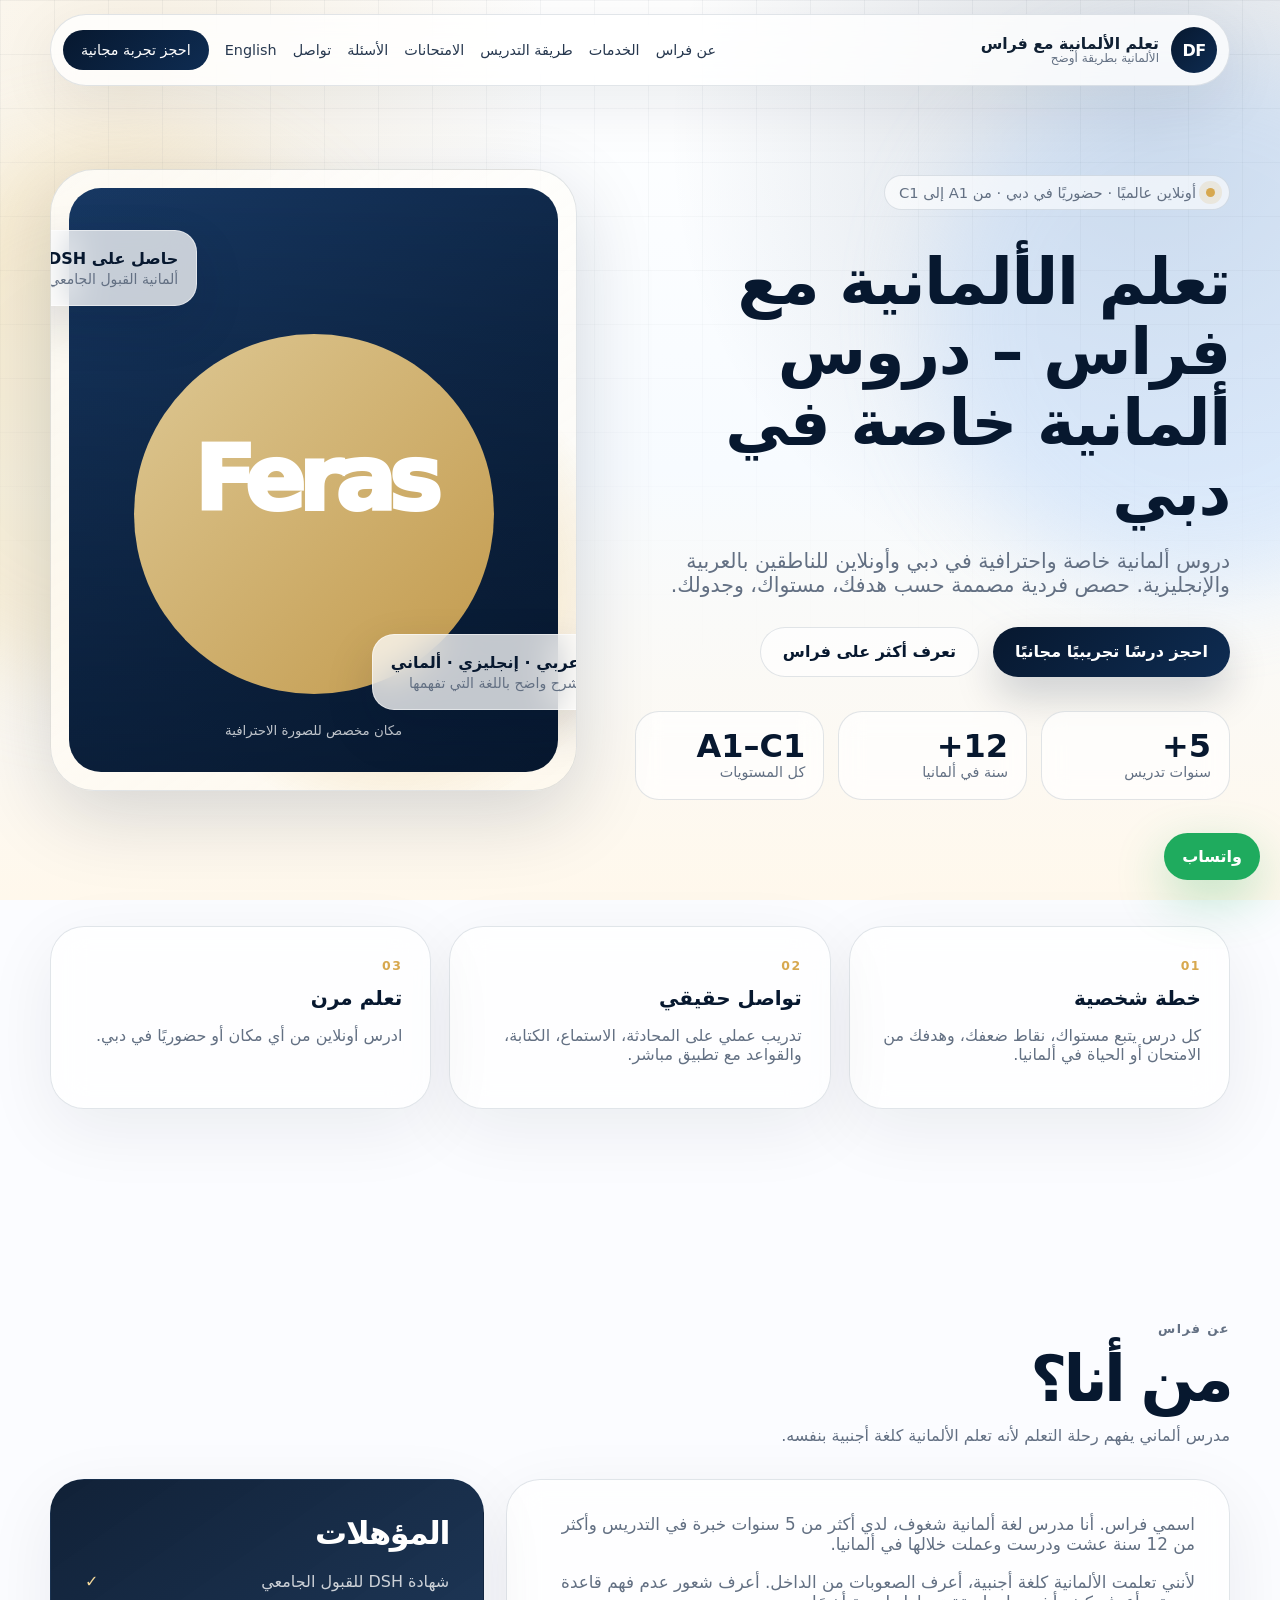
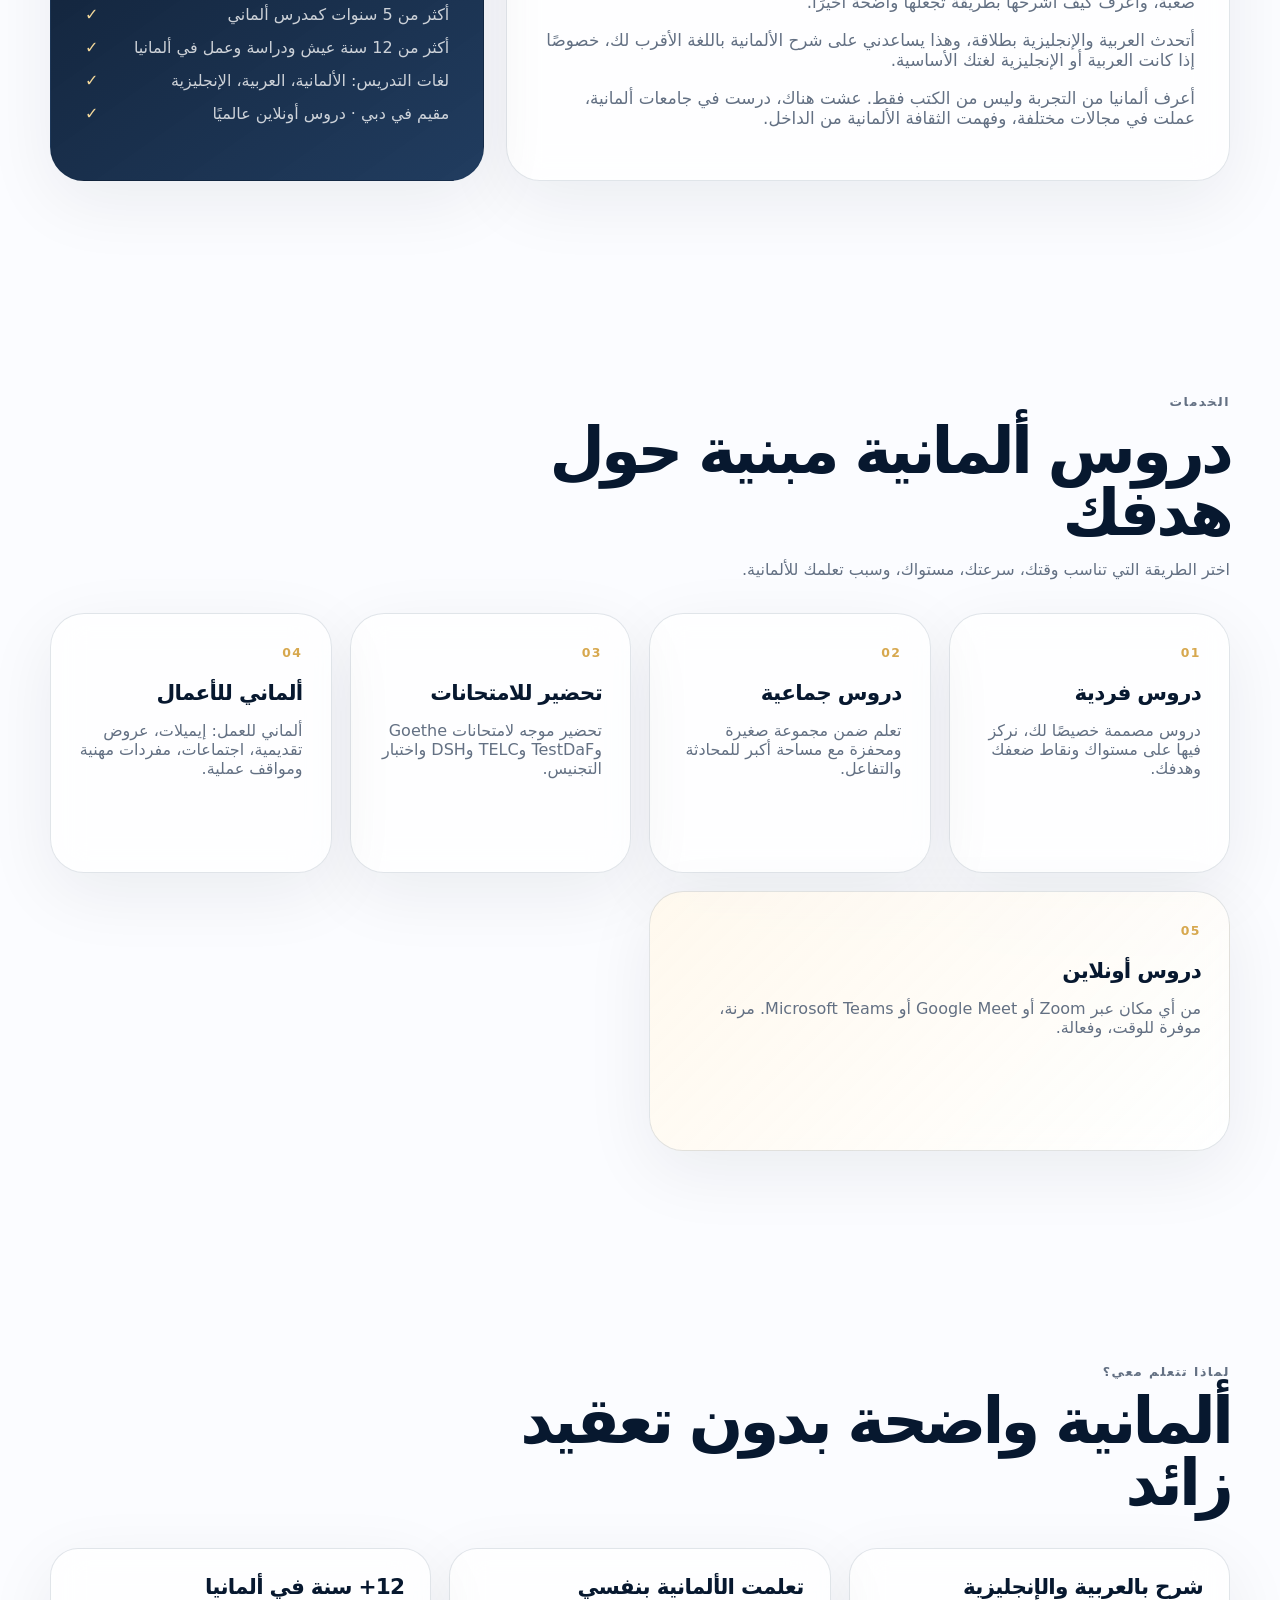
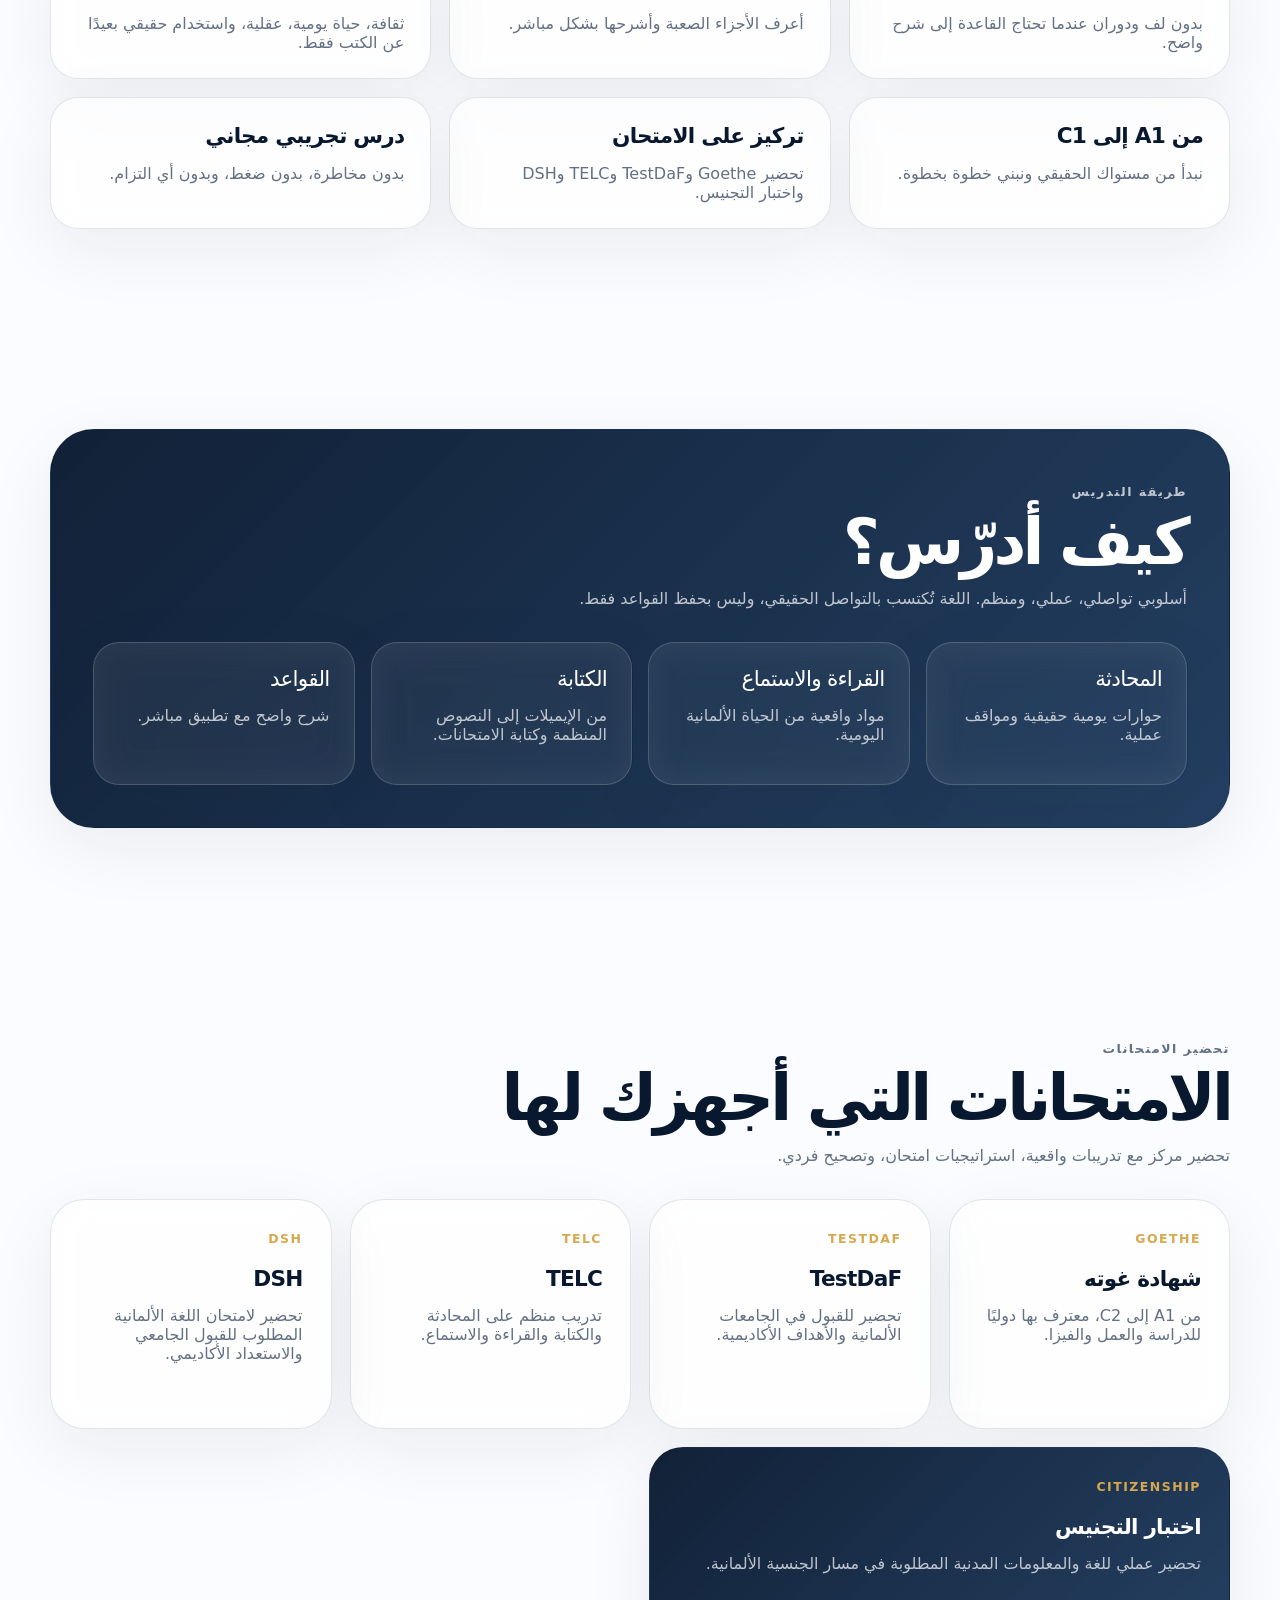
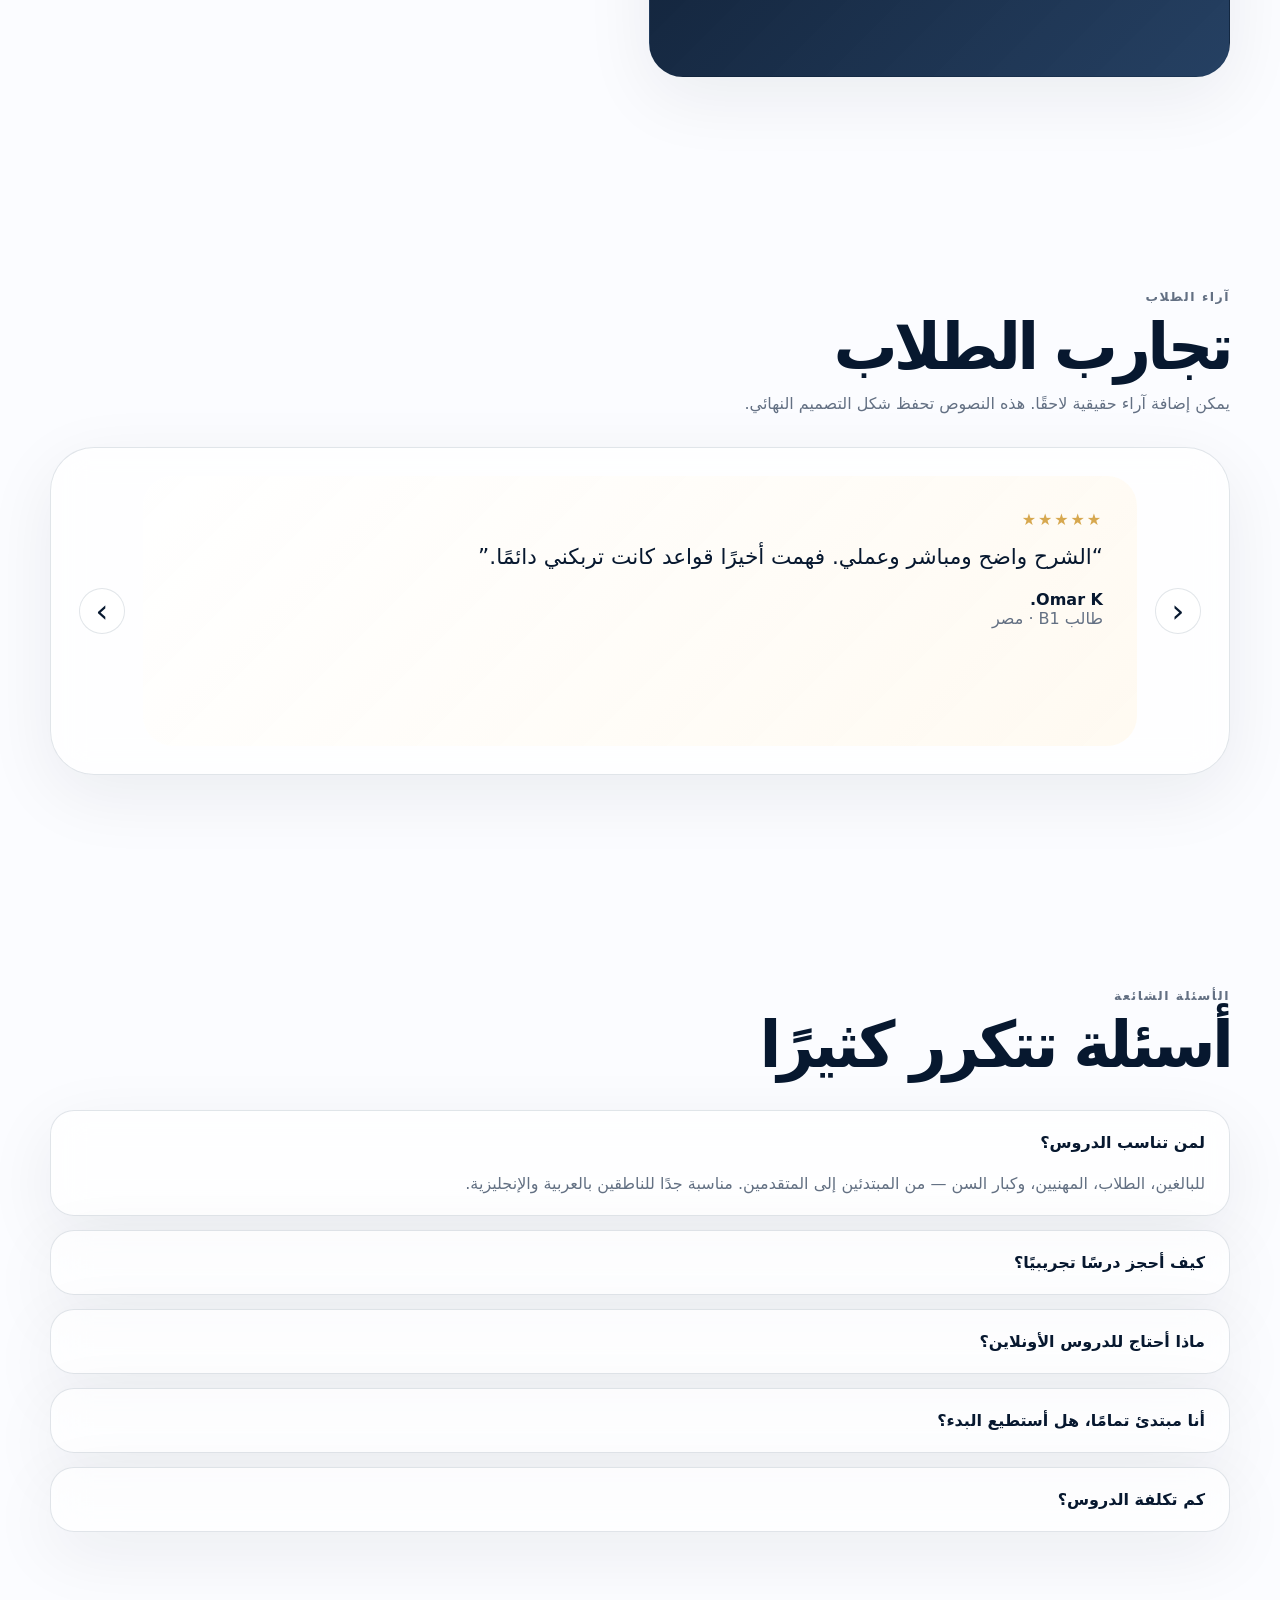
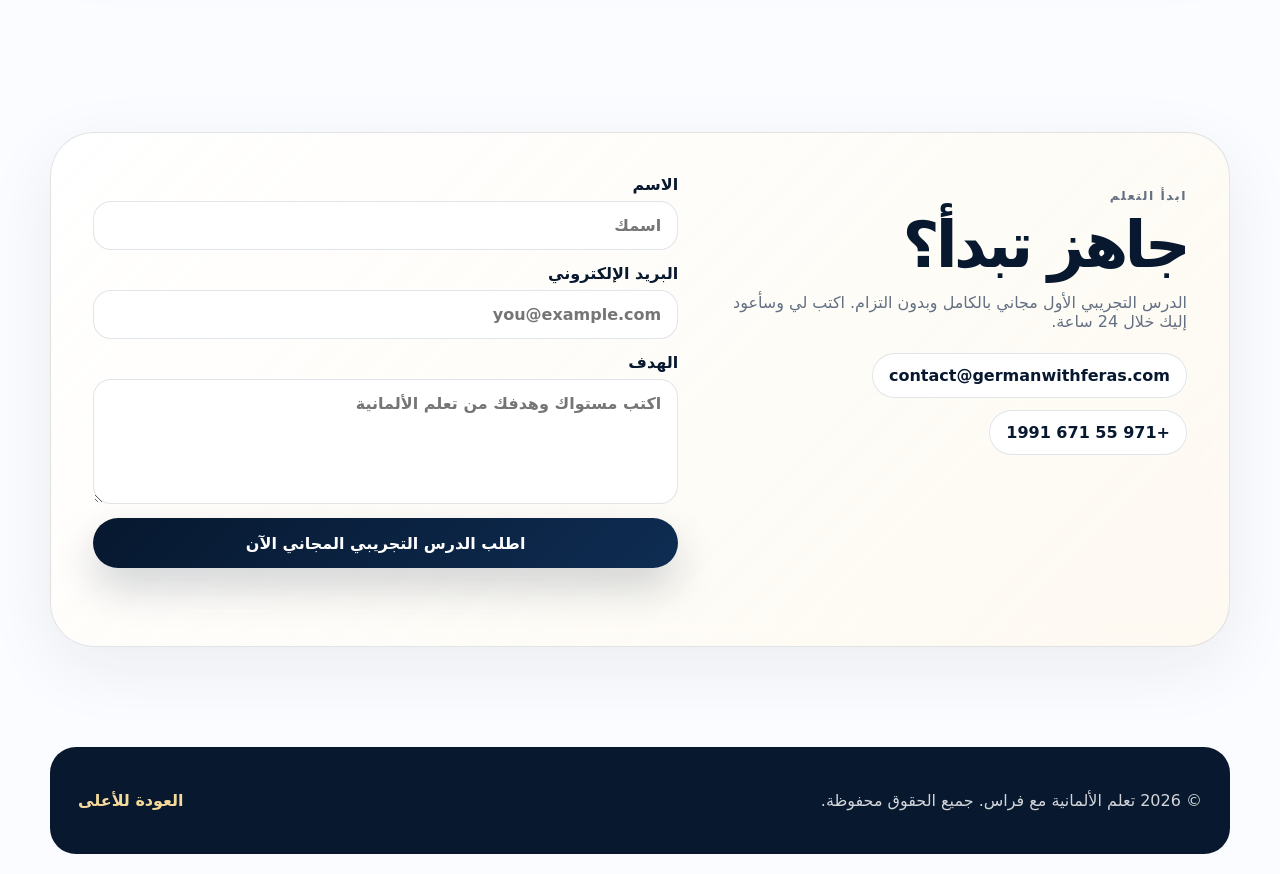
==== ar/index.html @ 23a93370 "Create index.html" ====
<!doctype html>
<html lang="ar" dir="rtl">
<head>
  <meta charset="utf-8" />
  <meta name="viewport" content="width=device-width, initial-scale=1" />
  <title>تعلم الألمانية مع فراس | مدرس ألماني خاص في دبي</title>
  <link rel="canonical" href="https://germanwithfiras.com/ar/" />
  <link rel="alternate" hreflang="en" href="https://germanwithfiras.com/" />
  <link rel="alternate" hreflang="ar" href="https://germanwithfiras.com/ar/" />
  <link rel="alternate" hreflang="x-default" href="https://germanwithfiras.com/" />
  <meta name="description" content="دروس ألمانية احترافية للناطقين بالعربية والإنجليزية. أونلاين من أي مكان وحضوريًا في دبي، من مستوى A1 إلى C1." />
  <meta name="theme-color" content="#081b33" />
  <link rel="icon" href="../assets/favicon.svg" type="image/svg+xml" />
  <link rel="stylesheet" href="../css/style.css" />
</head>

<body>
  <div class="site-bg" aria-hidden="true">
    <span class="orb orb-one"></span>
    <span class="orb orb-two"></span>
    <span class="grid-glow"></span>
  </div>

  <header class="site-header" data-header>
    <a class="brand" href="#top" aria-label="الصفحة الرئيسية لتعلم الألمانية مع فراس">
      <span class="brand-mark">DF</span>
      <span class="brand-copy">
        <strong>تعلم الألمانية مع فراس</strong>
        <small>الألمانية بطريقة أوضح</small>
      </span>
    </a>

    <button class="nav-toggle" data-nav-toggle aria-label="فتح القائمة" aria-expanded="false">
      <span></span><span></span><span></span>
    </button>

    <nav class="main-nav" data-nav>
      <a href="#about">عن فراس</a>
      <a href="#services">الخدمات</a>
      <a href="#method">طريقة التدريس</a>
      <a href="#exams">الامتحانات</a>
      <a href="#faq">الأسئلة</a>
      <a href="#contact">تواصل</a>
      <a href="/" hreflang="en">English</a>
      <a class="nav-cta" href="#contact">احجز تجربة مجانية</a>
    </nav>
  </header>

  <main id="top">
    <section class="hero section" aria-labelledby="hero-title">
      <div class="hero-copy reveal">
        <p class="eyebrow"><span></span>أونلاين عالميًا · حضوريًا في دبي · من A1 إلى C1</p>
        <h1 id="hero-title">تعلم الألمانية مع فراس – دروس ألمانية خاصة في دبي</h1>
        <p class="hero-lead">دروس ألمانية خاصة واحترافية في دبي وأونلاين للناطقين بالعربية والإنجليزية. حصص فردية مصممة حسب هدفك، مستواك، وجدولك.</p>
        <div class="hero-actions">
          <a class="btn btn-primary" href="#contact">احجز درسًا تجريبيًا مجانيًا</a>
          <a class="btn btn-ghost" href="#about">تعرف أكثر على فراس</a>
        </div>
        <div class="hero-stats" aria-label="أبرز الخبرات التعليمية">
          <article><strong data-count="5">0</strong><span>سنوات تدريس</span></article>
          <article><strong data-count="12">0</strong><span>سنة في ألمانيا</span></article>
          <article><strong>A1–C1</strong><span>كل المستويات</span></article>
        </div>
      </div>

      <div class="hero-visual reveal reveal-delay">
        <div class="portrait-card">
          <div class="portrait-placeholder"><span>Feras</span><small>مكان مخصص للصورة الاحترافية</small></div>
          <div class="floating-card card-top"><strong>حاصل على DSH</strong><span>ألمانية القبول الجامعي</span></div>
          <div class="floating-card card-bottom"><strong>عربي · إنجليزي · ألماني</strong><span>شرح واضح باللغة التي تفهمها</span></div>
        </div>
      </div>
    </section>

    <section class="section intro-strip reveal" aria-label="فوائد الدروس">
      <div><span>01</span><strong>خطة شخصية</strong><p>كل درس يتبع مستواك، نقاط ضعفك، وهدفك من الامتحان أو الحياة في ألمانيا.</p></div>
      <div><span>02</span><strong>تواصل حقيقي</strong><p>تدريب عملي على المحادثة، الاستماع، الكتابة، والقواعد مع تطبيق مباشر.</p></div>
      <div><span>03</span><strong>تعلم مرن</strong><p>ادرس أونلاين من أي مكان أو حضوريًا في دبي.</p></div>
    </section>

    <section id="about" class="section about-section">
      <div class="section-head reveal">
        <p class="section-kicker">عن فراس</p>
        <h2>من أنا؟</h2>
        <p>مدرس ألماني يفهم رحلة التعلم لأنه تعلم الألمانية كلغة أجنبية بنفسه.</p>
      </div>
      <div class="about-grid">
        <article class="about-copy reveal">
          <p>اسمي فراس. أنا مدرس لغة ألمانية شغوف، لدي أكثر من 5 سنوات خبرة في التدريس وأكثر من 12 سنة عشت ودرست وعملت خلالها في ألمانيا.</p>
          <p>لأنني تعلمت الألمانية كلغة أجنبية، أعرف الصعوبات من الداخل. أعرف شعور عدم فهم قاعدة صعبة، وأعرف كيف أشرحها بطريقة تجعلها واضحة أخيرًا.</p>
          <p>أتحدث العربية والإنجليزية بطلاقة، وهذا يساعدني على شرح الألمانية باللغة الأقرب لك، خصوصًا إذا كانت العربية أو الإنجليزية لغتك الأساسية.</p>
          <p>أعرف ألمانيا من التجربة وليس من الكتب فقط. عشت هناك، درست في جامعات ألمانية، عملت في مجالات مختلفة، وفهمت الثقافة الألمانية من الداخل.</p>
        </article>
        <aside class="qualification-card reveal reveal-delay">
          <h3>المؤهلات</h3>
          <ul>
            <li>شهادة DSH للقبول الجامعي</li>
            <li>أكثر من 5 سنوات كمدرس ألماني</li>
            <li>أكثر من 12 سنة عيش ودراسة وعمل في ألمانيا</li>
            <li>لغات التدريس: الألمانية، العربية، الإنجليزية</li>
            <li>مقيم في دبي · دروس أونلاين عالميًا</li>
          </ul>
        </aside>
      </div>
    </section>

    <section id="services" class="section services-section">
      <div class="section-head reveal">
        <p class="section-kicker">الخدمات</p>
        <h2>دروس ألمانية مبنية حول هدفك</h2>
        <p>اختر الطريقة التي تناسب وقتك، سرعتك، مستواك، وسبب تعلمك للألمانية.</p>
      </div>
      <div class="services-grid">
        <article class="service-card reveal"><span class="service-icon">01</span><h3>دروس فردية</h3><p>دروس مصممة خصيصًا لك، نركز فيها على مستواك ونقاط ضعفك وهدفك.</p></article>
        <article class="service-card reveal"><span class="service-icon">02</span><h3>دروس جماعية</h3><p>تعلم ضمن مجموعة صغيرة ومحفزة مع مساحة أكبر للمحادثة والتفاعل.</p></article>
        <article class="service-card reveal"><span class="service-icon">03</span><h3>تحضير للامتحانات</h3><p>تحضير موجه لامتحانات Goethe وTestDaF وTELC وDSH واختبار التجنيس.</p></article>
        <article class="service-card reveal"><span class="service-icon">04</span><h3>ألماني للأعمال</h3><p>ألماني للعمل: إيميلات، عروض تقديمية، اجتماعات، مفردات مهنية ومواقف عملية.</p></article>
        <article class="service-card service-card-wide reveal"><span class="service-icon">05</span><h3>دروس أونلاين</h3><p>من أي مكان عبر Zoom أو Google Meet أو Microsoft Teams. مرنة، موفرة للوقت، وفعالة.</p></article>
      </div>
    </section>

    <section id="why" class="section why-section">
      <div class="section-head reveal"><p class="section-kicker">لماذا تتعلم معي؟</p><h2>ألمانية واضحة بدون تعقيد زائد</h2></div>
      <div class="why-grid">
        <div class="why-card reveal"><strong>شرح بالعربية والإنجليزية</strong><p>بدون لف ودوران عندما تحتاج القاعدة إلى شرح واضح.</p></div>
        <div class="why-card reveal"><strong>تعلمت الألمانية بنفسي</strong><p>أعرف الأجزاء الصعبة وأشرحها بشكل مباشر.</p></div>
        <div class="why-card reveal"><strong>12+ سنة في ألمانيا</strong><p>ثقافة، حياة يومية، عقلية، واستخدام حقيقي بعيدًا عن الكتب فقط.</p></div>
        <div class="why-card reveal"><strong>من A1 إلى C1</strong><p>نبدأ من مستواك الحقيقي ونبني خطوة بخطوة.</p></div>
        <div class="why-card reveal"><strong>تركيز على الامتحان</strong><p>تحضير Goethe وTestDaF وTELC وDSH واختبار التجنيس.</p></div>
        <div class="why-card reveal"><strong>درس تجريبي مجاني</strong><p>بدون مخاطرة، بدون ضغط، وبدون أي التزام.</p></div>
      </div>
    </section>

    <section id="method" class="section method-section">
      <div class="method-shell">
        <div class="section-head reveal">
          <p class="section-kicker">طريقة التدريس</p>
          <h2>كيف أدرّس؟</h2>
          <p>أسلوبي تواصلي، عملي، ومنظم. اللغة تُكتسب بالتواصل الحقيقي، وليس بحفظ القواعد فقط.</p>
        </div>
        <div class="method-pillars">
          <article class="pillar-card reveal"><span>المحادثة</span><p>حوارات يومية حقيقية ومواقف عملية.</p></article>
          <article class="pillar-card reveal"><span>القراءة والاستماع</span><p>مواد واقعية من الحياة الألمانية اليومية.</p></article>
          <article class="pillar-card reveal"><span>الكتابة</span><p>من الإيميلات إلى النصوص المنظمة وكتابة الامتحانات.</p></article>
          <article class="pillar-card reveal"><span>القواعد</span><p>شرح واضح مع تطبيق مباشر.</p></article>
        </div>
      </div>
    </section>

    <section id="exams" class="section exams-section">
      <div class="section-head reveal">
        <p class="section-kicker">تحضير الامتحانات</p>
        <h2>الامتحانات التي أجهزك لها</h2>
        <p>تحضير مركز مع تدريبات واقعية، استراتيجيات امتحان، وتصحيح فردي.</p>
      </div>
      <div class="exam-grid">
        <article class="exam-card reveal"><span>Goethe</span><h3>شهادة غوته</h3><p>من A1 إلى C2، معترف بها دوليًا للدراسة والعمل والفيزا.</p></article>
        <article class="exam-card reveal"><span>TestDaF</span><h3>TestDaF</h3><p>تحضير للقبول في الجامعات الألمانية والأهداف الأكاديمية.</p></article>
        <article class="exam-card reveal"><span>TELC</span><h3>TELC</h3><p>تدريب منظم على المحادثة والكتابة والقراءة والاستماع.</p></article>
        <article class="exam-card reveal"><span>DSH</span><h3>DSH</h3><p>تحضير لامتحان اللغة الألمانية المطلوب للقبول الجامعي والاستعداد الأكاديمي.</p></article>
        <article class="exam-card exam-wide reveal"><span>Citizenship</span><h3>اختبار التجنيس</h3><p>تحضير عملي للغة والمعلومات المدنية المطلوبة في مسار الجنسية الألمانية.</p></article>
      </div>
    </section>

    <section class="section testimonials-section">
      <div class="section-head reveal">
        <p class="section-kicker">آراء الطلاب</p>
        <h2>تجارب الطلاب</h2>
        <p>يمكن إضافة آراء حقيقية لاحقًا. هذه النصوص تحفظ شكل التصميم النهائي.</p>
      </div>
      <div class="testimonial-shell reveal">
        <button class="slider-btn" data-prev aria-label="الرأي السابق">‹</button>
        <div class="testimonial-track" data-testimonials>
          <article class="testimonial-card is-active">
            <div class="stars">★★★★★</div>
            <p>“الشرح واضح ومباشر وعملي. فهمت أخيرًا قواعد كانت تربكني دائمًا.”</p>
            <strong>Omar K.</strong><span>طالب B1 · مصر</span>
          </article>
          <article class="testimonial-card">
            <div class="stars">★★★★★</div>
            <p>“الدروس ساعدتني أحكي بثقة أكبر وأستعد لمواقف الحياة اليومية في ألمانيا.”</p>
            <strong>Lina A.</strong><span>طالبة A2 · الإمارات</span>
          </article>
          <article class="testimonial-card">
            <div class="stars">★★★★★</div>
            <p>“فراس يشرح الألمانية بالعربية والإنجليزية عند الحاجة، وهذا يجعل المواضيع الصعبة أسهل بكثير.”</p>
            <strong>Samir H.</strong><span>طالب B2 · سوريا</span>
          </article>
        </div>
        <button class="slider-btn" data-next aria-label="الرأي التالي">›</button>
      </div>
    </section>

    <section id="faq" class="section faq-section">
      <div class="section-head reveal">
        <p class="section-kicker">الأسئلة الشائعة</p>
        <h2>أسئلة تتكرر كثيرًا</h2>
      </div>
      <div class="faq-list reveal">
        <details open>
          <summary>لمن تناسب الدروس؟</summary>
          <p>للبالغين، الطلاب، المهنيين، وكبار السن — من المبتدئين إلى المتقدمين. مناسبة جدًا للناطقين بالعربية والإنجليزية.</p>
        </details>
        <details>
          <summary>كيف أحجز درسًا تجريبيًا؟</summary>
          <p>اكتب عبر واتساب أو املأ نموذج التواصل، وسيتم الرد عليك خلال 24 ساعة.</p>
        </details>
        <details>
          <summary>ماذا أحتاج للدروس الأونلاين؟</summary>
          <p>اتصال إنترنت مستقر وجهاز مثل كمبيوتر أو تابلت أو هاتف. يمكن إجراء الدروس عبر Zoom أو Google Meet أو Teams.</p>
        </details>
        <details>
          <summary>أنا مبتدئ تمامًا، هل أستطيع البدء؟</summary>
          <p>نعم. يمكننا البدء من الصفر، ولا تحتاج لأي معرفة سابقة، فقط الجدية والرغبة بالتعلم.</p>
        </details>
        <details>
          <summary>كم تكلفة الدروس؟</summary>
          <p>السعر يعتمد على نوع الدروس، فردية أو جماعية، وعدد الحصص. تواصل للحصول على عرض مناسب لك.</p>
        </details>
      </div>
    </section>

    <section id="contact" class="section contact-section">
      <div class="contact-card reveal">
        <div>
          <p class="section-kicker">ابدأ التعلم</p>
          <h2>جاهز تبدأ؟</h2>
          <p>الدرس التجريبي الأول مجاني بالكامل وبدون التزام. اكتب لي وسأعود إليك خلال 24 ساعة.</p>
          <div class="contact-options">
            <a href="mailto:contact@germanwithferas.com">contact@germanwithferas.com</a>
            <a href="https://wa.me/971556711991?text=Hello%20Feras!%20I%20am%20interested%20in%20German%20lessons." target="_blank" rel="noopener">+971 55 671 1991</a>
          </div>
        </div>
        <form class="contact-form" data-contact-form>
          <label>الاسم<input name="name" required placeholder="اسمك"></label>
          <label>البريد الإلكتروني<input name="email" type="email" required placeholder="you@example.com"></label>
          <label>الهدف<textarea name="message" rows="5" required placeholder="اكتب مستواك وهدفك من تعلم الألمانية"></textarea></label>
          <button class="btn btn-primary" type="submit">اطلب الدرس التجريبي المجاني الآن</button>
          <p class="form-note" data-form-note></p>
        </form>
      </div>
    </section>
  </main>

  <footer class="site-footer">
    <p>© <span data-year></span> تعلم الألمانية مع فراس. جميع الحقوق محفوظة.</p>
    <a href="#top">العودة للأعلى</a>
  </footer>

  <a class="whatsapp-float" href="https://wa.me/971556711991?text=Hello%20Feras!%20I%20am%20interested%20in%20German%20lessons." aria-label="تواصل عبر واتساب" target="_blank" rel="noopener">واتساب</a>
  <script src="../js/app.js"></script>
</body>
</html>
---- css/style.css ----
:root {
  --navy: #07182f; --navy-2: #0e2c52; --gold: #d7a84f; --gold-2: #f4d99b;
  --cream: #fff8ec; --white: #ffffff; --muted: #637083; --text: #102033;
  --line: rgba(13, 43, 79, .12); --shadow: 0 24px 80px rgba(7, 24, 47, .16);
  --radius-lg: 34px; --container: 1180px; --ease: cubic-bezier(.2,.8,.2,1);
}
*{box-sizing:border-box} html{scroll-behavior:smooth} body{margin:0;font-family:Inter,ui-sans-serif,system-ui,-apple-system,BlinkMacSystemFont,"Segoe UI",Arial,sans-serif;color:var(--text);background:#fbfcff;overflow-x:hidden} a{color:inherit;text-decoration:none} button,input,textarea{font:inherit}
.site-bg{position:fixed;inset:0;z-index:-2;background:radial-gradient(circle at 10% 10%,rgba(215,168,79,.16),transparent 30%),radial-gradient(circle at 90% 15%,rgba(14,44,82,.16),transparent 35%),linear-gradient(180deg,#fff 0%,#f7fbff 52%,#fff8ec 100%)}
.orb{position:absolute;width:34rem;height:34rem;border-radius:50%;filter:blur(44px);opacity:.35;animation:floatOrb 11s var(--ease) infinite alternate}.orb-one{left:-10rem;top:9rem;background:#f4d99b}.orb-two{right:-12rem;top:3rem;background:#b7d7ff;animation-delay:-4s}.grid-glow{position:absolute;inset:0;background-image:linear-gradient(rgba(7,24,47,.045) 1px,transparent 1px),linear-gradient(90deg,rgba(7,24,47,.045) 1px,transparent 1px);background-size:54px 54px;mask-image:linear-gradient(to bottom,black,transparent 75%)}
.site-header{position:sticky;top:0;z-index:30;width:min(calc(100% - 28px),var(--container));margin:14px auto 0;padding:12px;display:flex;align-items:center;justify-content:space-between;border:1px solid var(--line);border-radius:999px;background:rgba(255,255,255,.78);backdrop-filter:blur(18px);box-shadow:0 18px 60px rgba(7,24,47,.08);transition:.3s var(--ease)}.site-header.is-scrolled{background:rgba(255,255,255,.92);box-shadow:0 18px 70px rgba(7,24,47,.14)}
.brand{display:flex;align-items:center;gap:12px}.brand-mark{width:46px;height:46px;border-radius:50%;display:grid;place-items:center;color:#fff;font-weight:900;letter-spacing:-.04em;background:linear-gradient(135deg,var(--navy),var(--navy-2))}.brand-copy{display:grid;line-height:1.1}.brand-copy strong{font-size:.98rem}.brand-copy small{color:var(--muted);font-size:.75rem}
.main-nav{display:flex;align-items:center;gap:16px;font-size:.9rem;color:#27384f}.main-nav a{transition:.25s var(--ease)}.main-nav a:hover{color:var(--gold);transform:translateY(-1px)}.nav-cta{padding:12px 18px;border-radius:999px;color:#fff!important;background:linear-gradient(135deg,var(--navy),var(--navy-2))}.nav-toggle{display:none;background:transparent;border:0;width:44px;height:44px}.nav-toggle span{display:block;width:22px;height:2px;margin:5px auto;background:var(--navy);border-radius:99px;transition:.25s var(--ease)}
.section{width:min(calc(100% - 32px),var(--container));margin:0 auto;padding:100px 0}.hero{min-height:calc(100vh - 80px);display:grid;grid-template-columns:1.06fr .94fr;align-items:center;gap:58px;padding-top:68px}.eyebrow{display:inline-flex;align-items:center;gap:10px;padding:8px 14px;border:1px solid var(--line);border-radius:999px;background:rgba(255,255,255,.62);color:var(--muted);font-size:.92rem}.eyebrow span{width:9px;height:9px;border-radius:50%;background:var(--gold);box-shadow:0 0 0 7px rgba(215,168,79,.16)}
.hero h1{
    max-width: 760px;
    margin: 22px 0 20px;
    font-size: clamp(2.6rem, 5vw, 4.5rem);
    line-height: 1.1;
    letter-spacing: -0.02em;
    font-weight: 700;
    color: var(--navy);
}
.hero-lead{max-width:680px;margin:0 0 30px;color:var(--muted);font-size:clamp(1.06rem,1.7vw,1.28rem)}.hero-actions{display:flex;gap:14px;flex-wrap:wrap}.btn{display:inline-flex;align-items:center;justify-content:center;min-height:50px;padding:14px 22px;border-radius:999px;font-weight:800;transition:.28s var(--ease);border:0;cursor:pointer}.btn:hover{transform:translateY(-3px)}.btn-primary{color:#fff;background:linear-gradient(135deg,var(--navy),var(--navy-2));box-shadow:0 20px 40px rgba(7,24,47,.18)}.btn-ghost{border:1px solid var(--line);background:rgba(255,255,255,.64);color:var(--navy)}
.hero-stats{display:grid;grid-template-columns:repeat(3,minmax(120px,1fr));gap:14px;margin-top:34px;max-width:620px}.hero-stats article{padding:18px;border:1px solid var(--line);border-radius:24px;background:rgba(255,255,255,.68);backdrop-filter:blur(12px)}.hero-stats strong{display:block;color:var(--navy);font-size:2rem;line-height:1}.hero-stats span{color:var(--muted);font-size:.9rem}
.portrait-card{position:relative;min-height:620px;border:1px solid var(--line);border-radius:44px;padding:18px;background:linear-gradient(145deg,rgba(255,255,255,.76),rgba(255,248,236,.58));box-shadow:var(--shadow);overflow:hidden}.portrait-card:before{content:"";position:absolute;inset:15% -10% -20% 20%;background:radial-gradient(circle,rgba(215,168,79,.55),transparent 58%)}.portrait-placeholder{position:relative;min-height:584px;border-radius:32px;display:grid;place-items:center;text-align:center;color:#fff;background:linear-gradient(180deg,rgba(7,24,47,.05),rgba(7,24,47,.56)),linear-gradient(135deg,#183a66,#07182f);overflow:hidden}.portrait-placeholder:after{content:"";position:absolute;width:360px;height:360px;border-radius:50%;bottom:78px;background:linear-gradient(135deg,#f4d99b,#d7a84f);opacity:.9}.portrait-placeholder span{position:relative;z-index:2;font-size:clamp(3rem,7vw,6.5rem);font-weight:950;letter-spacing:-.08em}.portrait-placeholder small{position:absolute;z-index:3;bottom:34px;color:rgba(255,255,255,.74)}
.floating-card{position:absolute;z-index:4;max-width:260px;padding:18px;border:1px solid rgba(255,255,255,.52);border-radius:22px;background:rgba(255,255,255,.76);backdrop-filter:blur(18px);box-shadow:0 20px 50px rgba(7,24,47,.14);animation:floatCard 5s var(--ease) infinite alternate}.floating-card strong{display:block;color:var(--navy)}.floating-card span{display:block;color:var(--muted);font-size:.88rem;margin-top:3px}.card-top{top:60px;left:-22px}.card-bottom{right:-22px;bottom:80px;animation-delay:-2s}
.intro-strip{display:grid;grid-template-columns:repeat(3,1fr);gap:18px;padding-top:20px}.intro-strip div,.about-copy,.qualification-card,.service-card,.why-card,.method-shell,.pillar-card,.exam-card,.testimonial-shell,.faq-list details,.contact-card{border:1px solid var(--line);background:rgba(255,255,255,.70);backdrop-filter:blur(18px);box-shadow:0 20px 70px rgba(7,24,47,.07)}.intro-strip div{padding:28px;border-radius:var(--radius-lg)}
.intro-strip span,.section-kicker,.service-icon,.exam-card span{color:var(--gold);text-transform:uppercase;letter-spacing:.12em;font-weight:900;font-size:.78rem}.intro-strip strong{display:block;margin-top:12px;font-size:1.25rem;color:var(--navy)}.intro-strip p,.section-head p,.about-copy p,.qualification-card li,.service-card p,.why-card p,.pillar-card p,.exam-card p,.testimonial-card span,.faq-list p,.contact-card p{color:var(--muted)}
.section-head{max-width:760px;margin-bottom:34px}.section-head h2,.contact-card h2{margin:8px 0 10px;color:var(--navy);font-size:clamp(2.2rem,5vw,4.6rem);line-height:.96;letter-spacing:-.06em}
.about-grid{display:grid;grid-template-columns:1.25fr .75fr;gap:22px}.about-copy,.qualification-card{border-radius:var(--radius-lg);padding:34px}.about-copy p{font-size:1.05rem;margin:0 0 18px}.qualification-card{background:linear-gradient(145deg,rgba(7,24,47,.96),rgba(14,44,82,.92));color:#fff;position:relative;overflow:hidden}.qualification-card h3{font-size:2rem;margin:0 0 20px;letter-spacing:-.04em}.qualification-card ul{padding:0;margin:0;list-style:none;display:grid;gap:14px}.qualification-card li{color:rgba(255,255,255,.78);padding-left:26px;position:relative}.qualification-card li:before{content:"✓";position:absolute;left:0;color:var(--gold-2);font-weight:900}
.services-grid{display:grid;grid-template-columns:repeat(4,1fr);gap:18px}.service-card{border-radius:var(--radius-lg);padding:28px;min-height:260px;transition:.3s var(--ease);position:relative;overflow:hidden}.service-card:hover,.why-card:hover,.pillar-card:hover,.exam-card:hover{transform:translateY(-8px);box-shadow:var(--shadow)}.service-card h3,.why-card strong,.pillar-card span,.exam-card h3{display:block;color:var(--navy);font-size:1.35rem;line-height:1.08;margin:20px 0 12px;letter-spacing:-.035em}.service-card-wide{grid-column:span 2;background:linear-gradient(135deg,rgba(255,248,236,.9),rgba(255,255,255,.75))}
.why-grid{display:grid;grid-template-columns:repeat(3,1fr);gap:18px}.why-card{border-radius:28px;padding:26px;transition:.3s var(--ease)}.why-card strong{margin-top:0}.why-card p{margin-bottom:0}
.method-shell{border-radius:44px;padding:42px;background:linear-gradient(135deg,rgba(7,24,47,.96),rgba(14,44,82,.91));color:#fff;overflow:hidden;position:relative}.method-shell h2{color:#fff}.method-shell p{color:rgba(255,255,255,.72)}.method-pillars{display:grid;grid-template-columns:repeat(4,1fr);gap:16px;margin-top:34px}.pillar-card{border-radius:26px;padding:24px;background:rgba(255,255,255,.10);border-color:rgba(255,255,255,.16);transition:.3s var(--ease)}.pillar-card span{color:#fff;margin-top:0}
.exam-grid{display:grid;grid-template-columns:repeat(4,1fr);gap:18px}.exam-card{border-radius:var(--radius-lg);padding:28px;min-height:230px;transition:.3s var(--ease);background:rgba(255,255,255,.74)}.exam-wide{grid-column:span 2;background:linear-gradient(135deg,rgba(7,24,47,.96),rgba(14,44,82,.9));color:#fff}.exam-wide h3{color:#fff}.exam-wide p{color:rgba(255,255,255,.72)}
.testimonial-shell{border-radius:44px;padding:28px;display:grid;grid-template-columns:auto 1fr auto;gap:18px;align-items:center}.testimonial-track{position:relative;min-height:270px}.testimonial-card{position:absolute;inset:0;opacity:0;transform:translateX(24px);pointer-events:none;transition:.35s var(--ease);padding:34px;border-radius:30px;background:linear-gradient(135deg,rgba(255,255,255,.92),rgba(255,248,236,.72))}.testimonial-card.is-active{opacity:1;transform:translateX(0);pointer-events:auto}.testimonial-card p{font-size:1.35rem;line-height:1.45;color:var(--navy);margin:12px 0 18px}.testimonial-card strong{display:block;color:var(--navy)}.stars{color:var(--gold);letter-spacing:.12em}.slider-btn{width:46px;height:46px;border-radius:50%;border:1px solid var(--line);background:#fff;font-size:2rem;color:var(--navy);cursor:pointer}
.faq-list{display:grid;gap:14px;background:transparent;border:0;box-shadow:none}.faq-list details{border-radius:24px;padding:0;overflow:hidden}.faq-list summary{cursor:pointer;padding:22px 24px;font-weight:900;color:var(--navy);list-style:none}.faq-list summary::-webkit-details-marker{display:none}.faq-list p{padding:0 24px 22px;margin:0}
.contact-card{border-radius:44px;padding:42px;display:grid;grid-template-columns:.9fr 1.1fr;gap:30px;align-items:start;background:linear-gradient(135deg,rgba(255,255,255,.86),rgba(255,248,236,.72))}.contact-options{display:flex;gap:12px;flex-wrap:wrap;margin-top:22px}.contact-options a{padding:12px 16px;border-radius:999px;background:#fff;border:1px solid var(--line);font-weight:800;color:var(--navy)}.contact-form{display:grid;gap:14px}.contact-form label{display:grid;gap:7px;color:var(--navy);font-weight:800}.contact-form input,.contact-form textarea{width:100%;border:1px solid var(--line);border-radius:18px;padding:14px 16px;background:#fff;color:var(--text);outline:0}.contact-form input:focus,.contact-form textarea:focus{border-color:var(--gold);box-shadow:0 0 0 4px rgba(215,168,79,.14)}.form-note{min-height:22px;margin:0!important;color:#1f7a4d!important;font-weight:800}
.site-footer{width:min(calc(100% - 32px),var(--container));margin:0 auto 20px;padding:28px;border-radius:26px;background:var(--navy);color:rgba(255,255,255,.82);display:flex;align-items:center;justify-content:space-between}.site-footer a{color:var(--gold-2);font-weight:800}.whatsapp-float{position:fixed;right:20px;bottom:20px;z-index:20;padding:14px 18px;border-radius:999px;color:#fff;background:#1fab5e;box-shadow:0 18px 50px rgba(31,171,94,.3);font-weight:900}
.reveal{opacity:0;transform:translateY(30px);transition:opacity .8s var(--ease),transform .8s var(--ease)}.reveal.is-visible{opacity:1;transform:translateY(0)}.reveal-delay{transition-delay:.16s}
@keyframes floatOrb{from{transform:translate3d(0,0,0) scale(1)}to{transform:translate3d(28px,-22px,0) scale(1.08)}}@keyframes floatCard{from{transform:translateY(0)}to{transform:translateY(-16px)}}
@media(max-width:1020px){.services-grid,.why-grid,.method-pillars,.exam-grid{grid-template-columns:repeat(2,1fr)}}
@media(max-width:920px){.site-header{border-radius:28px}.nav-toggle{display:block}.main-nav{position:absolute;top:calc(100% + 10px);right:0;left:0;display:grid;gap:0;padding:12px;border:1px solid var(--line);border-radius:26px;background:rgba(255,255,255,.94);backdrop-filter:blur(18px);opacity:0;pointer-events:none;transform:translateY(-8px);transition:.25s var(--ease)}.main-nav.is-open{opacity:1;pointer-events:auto;transform:translateY(0)}.main-nav a{padding:14px;border-radius:16px}.nav-cta{text-align:center;margin-top:8px}.hero{grid-template-columns:1fr;padding-top:46px;gap:30px}.portrait-card{min-height:520px}.portrait-placeholder{min-height:484px}.intro-strip,.about-grid,.contact-card{grid-template-columns:1fr}.site-footer{flex-direction:column;align-items:flex-start}}
@media(max-width:620px){.brand-copy small{display:none}.hero h1{font-size:clamp(3rem,17vw,5rem)}.hero-stats,.services-grid,.why-grid,.method-pillars,.exam-grid{grid-template-columns:1fr}.service-card-wide,.exam-wide{grid-column:auto}.floating-card{position:relative;inset:auto;margin:-50px 16px 0}.card-bottom{margin-top:14px}.portrait-card{min-height:auto}.about-copy,.qualification-card,.method-shell,.contact-card{padding:28px}.testimonial-shell{grid-template-columns:1fr}.slider-btn{justify-self:center}.testimonial-track{min-height:390px}.testimonial-card p{font-size:1.08rem}}
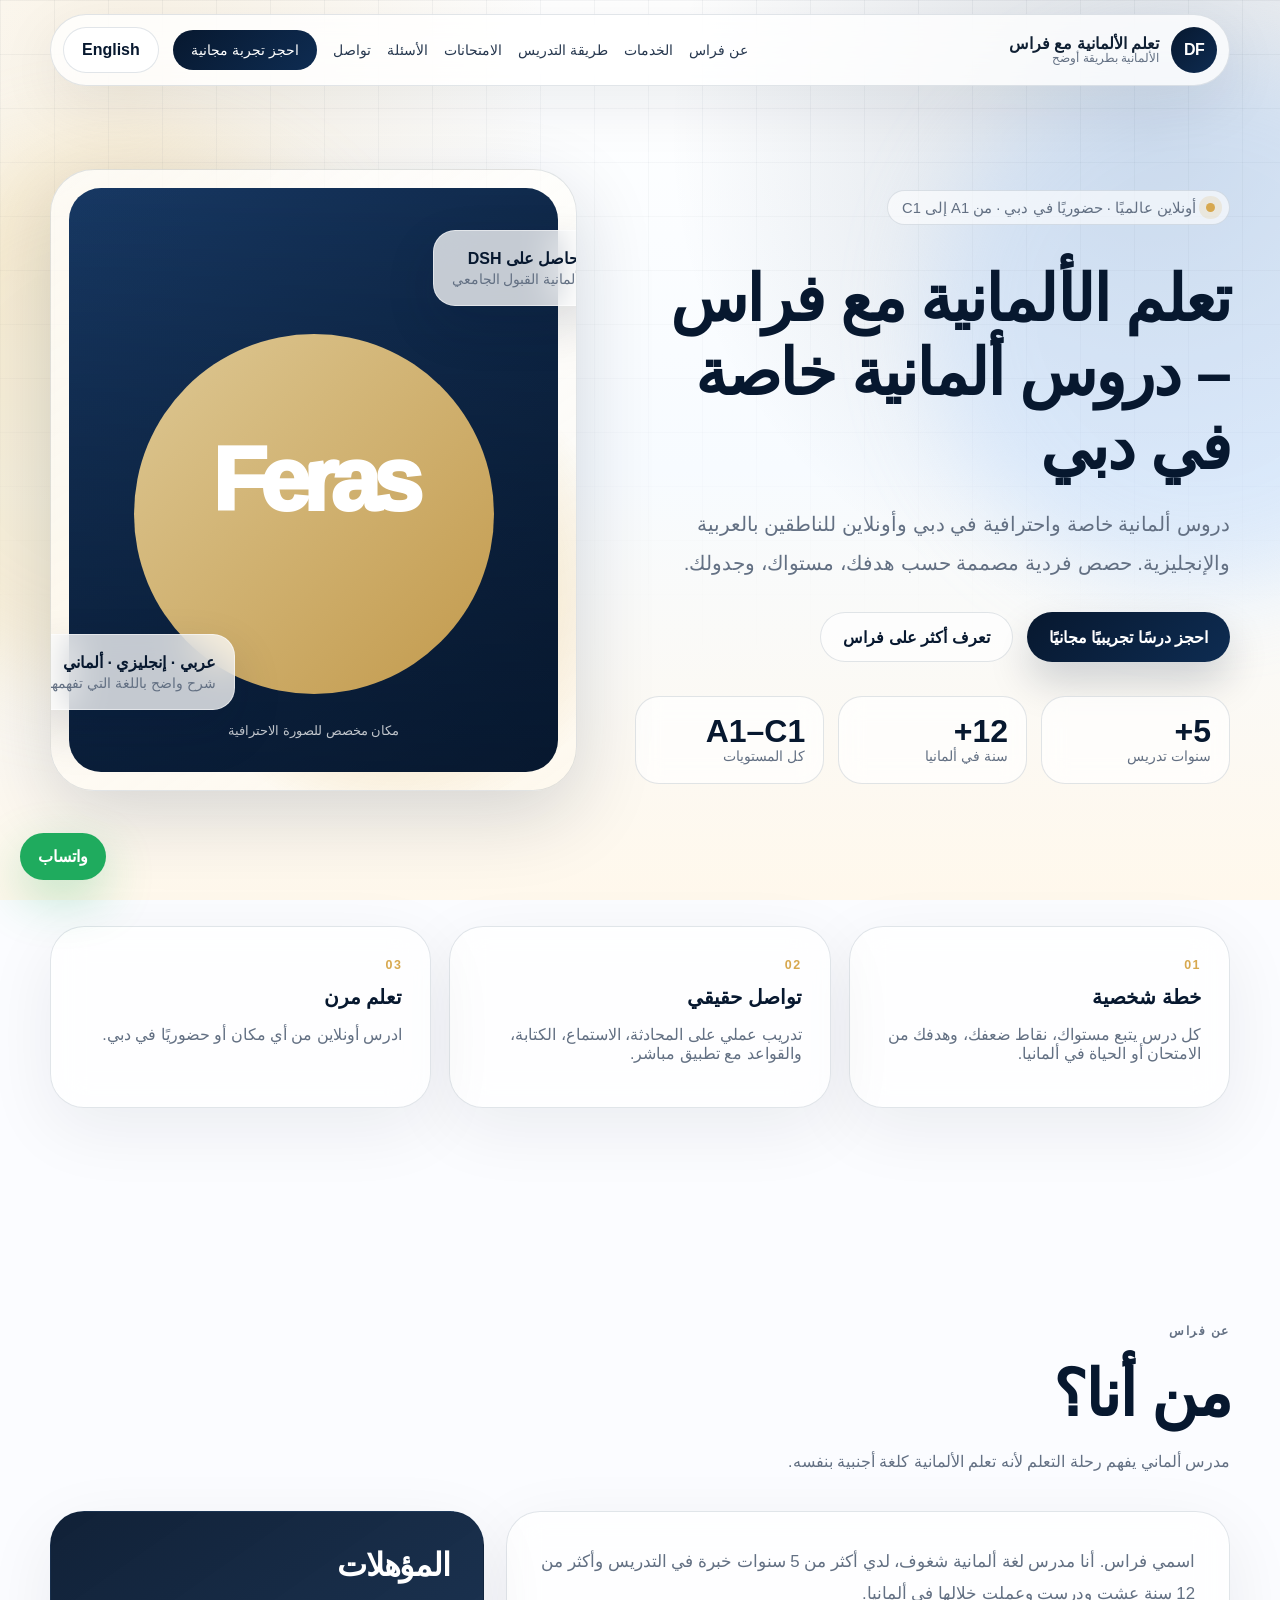
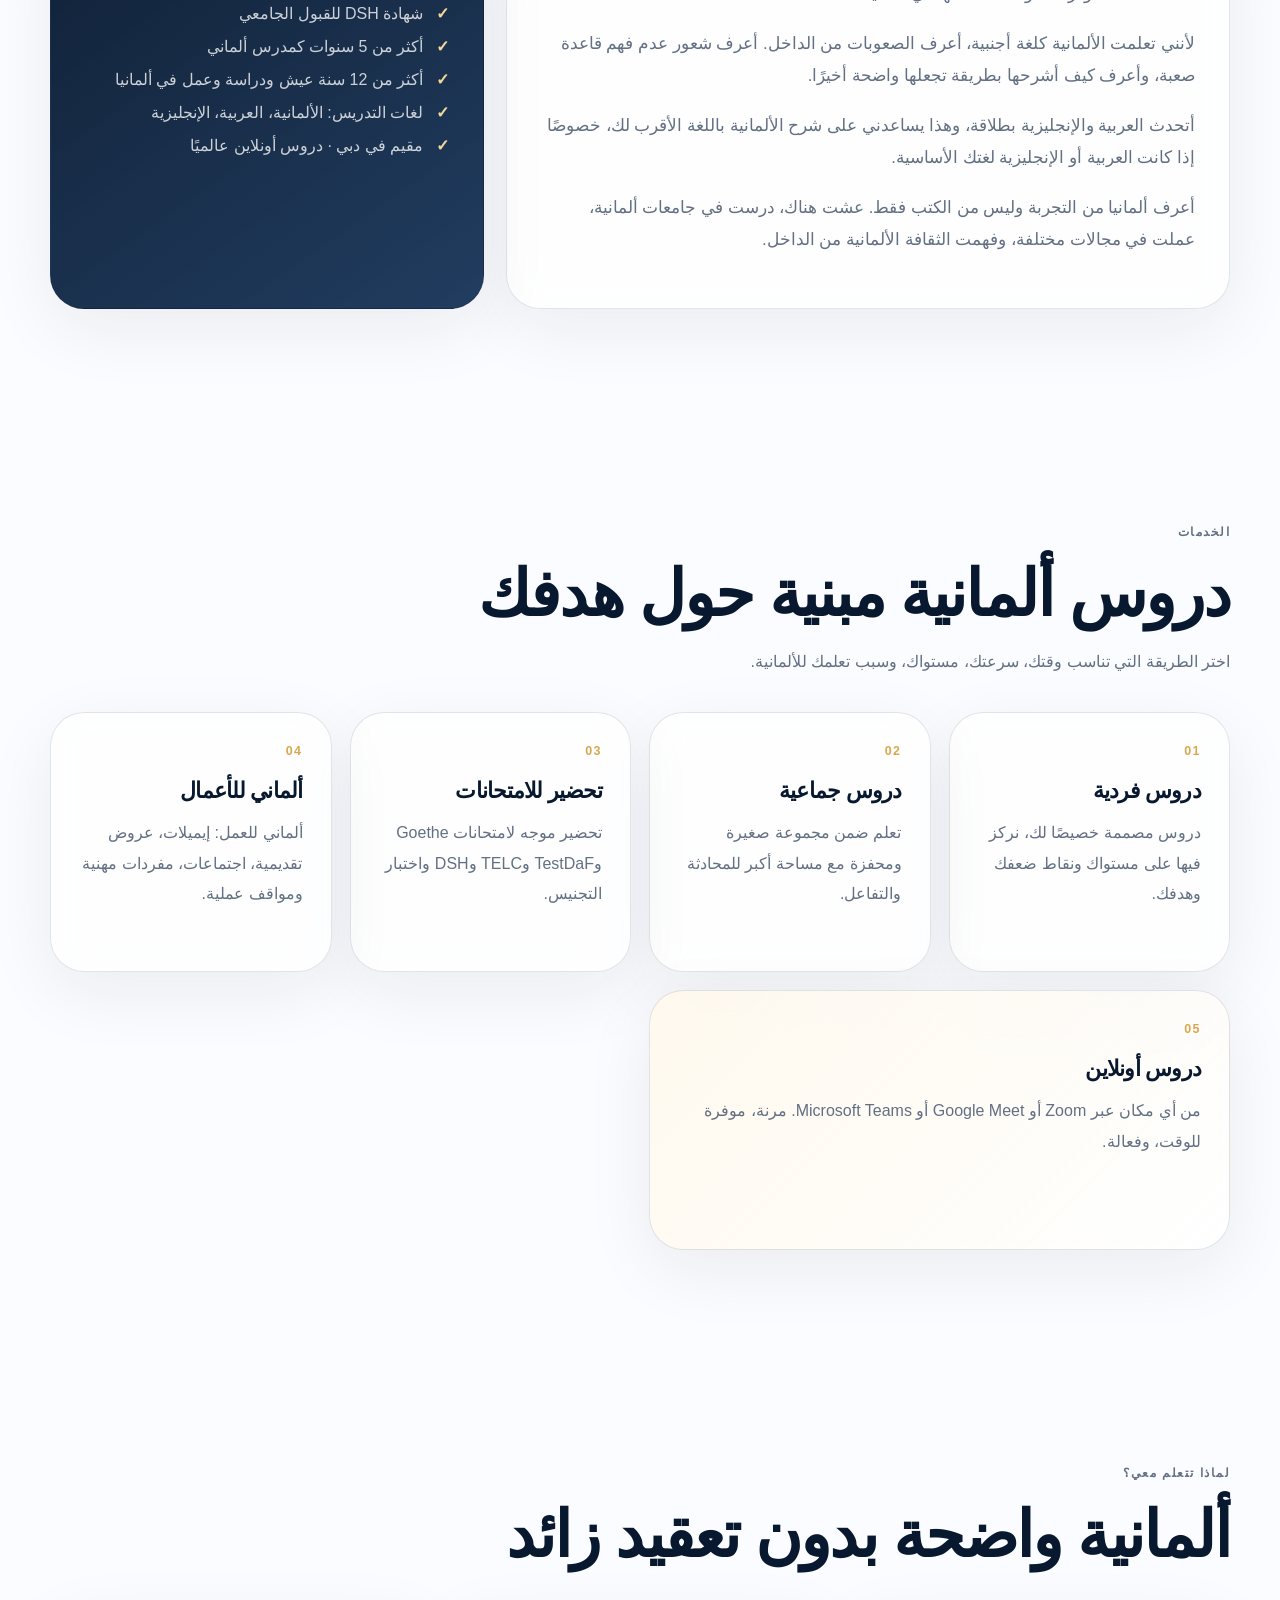
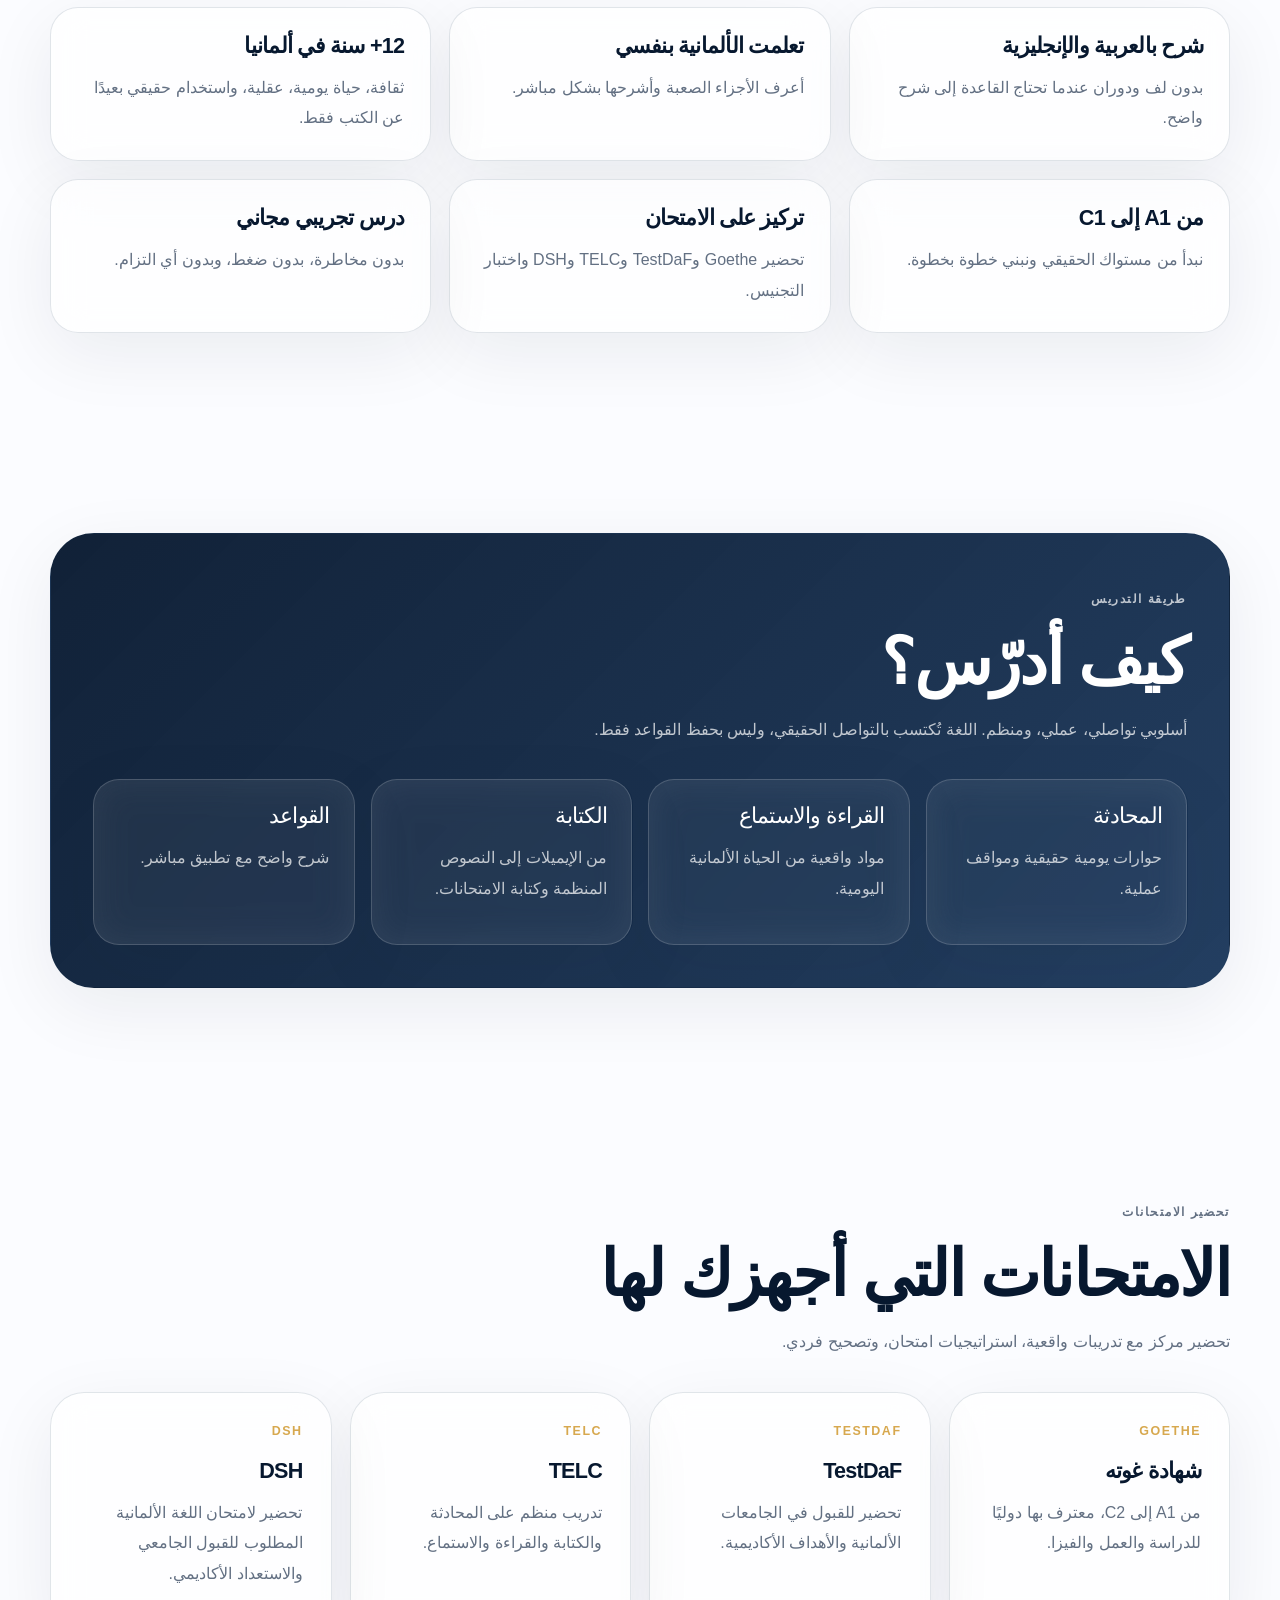
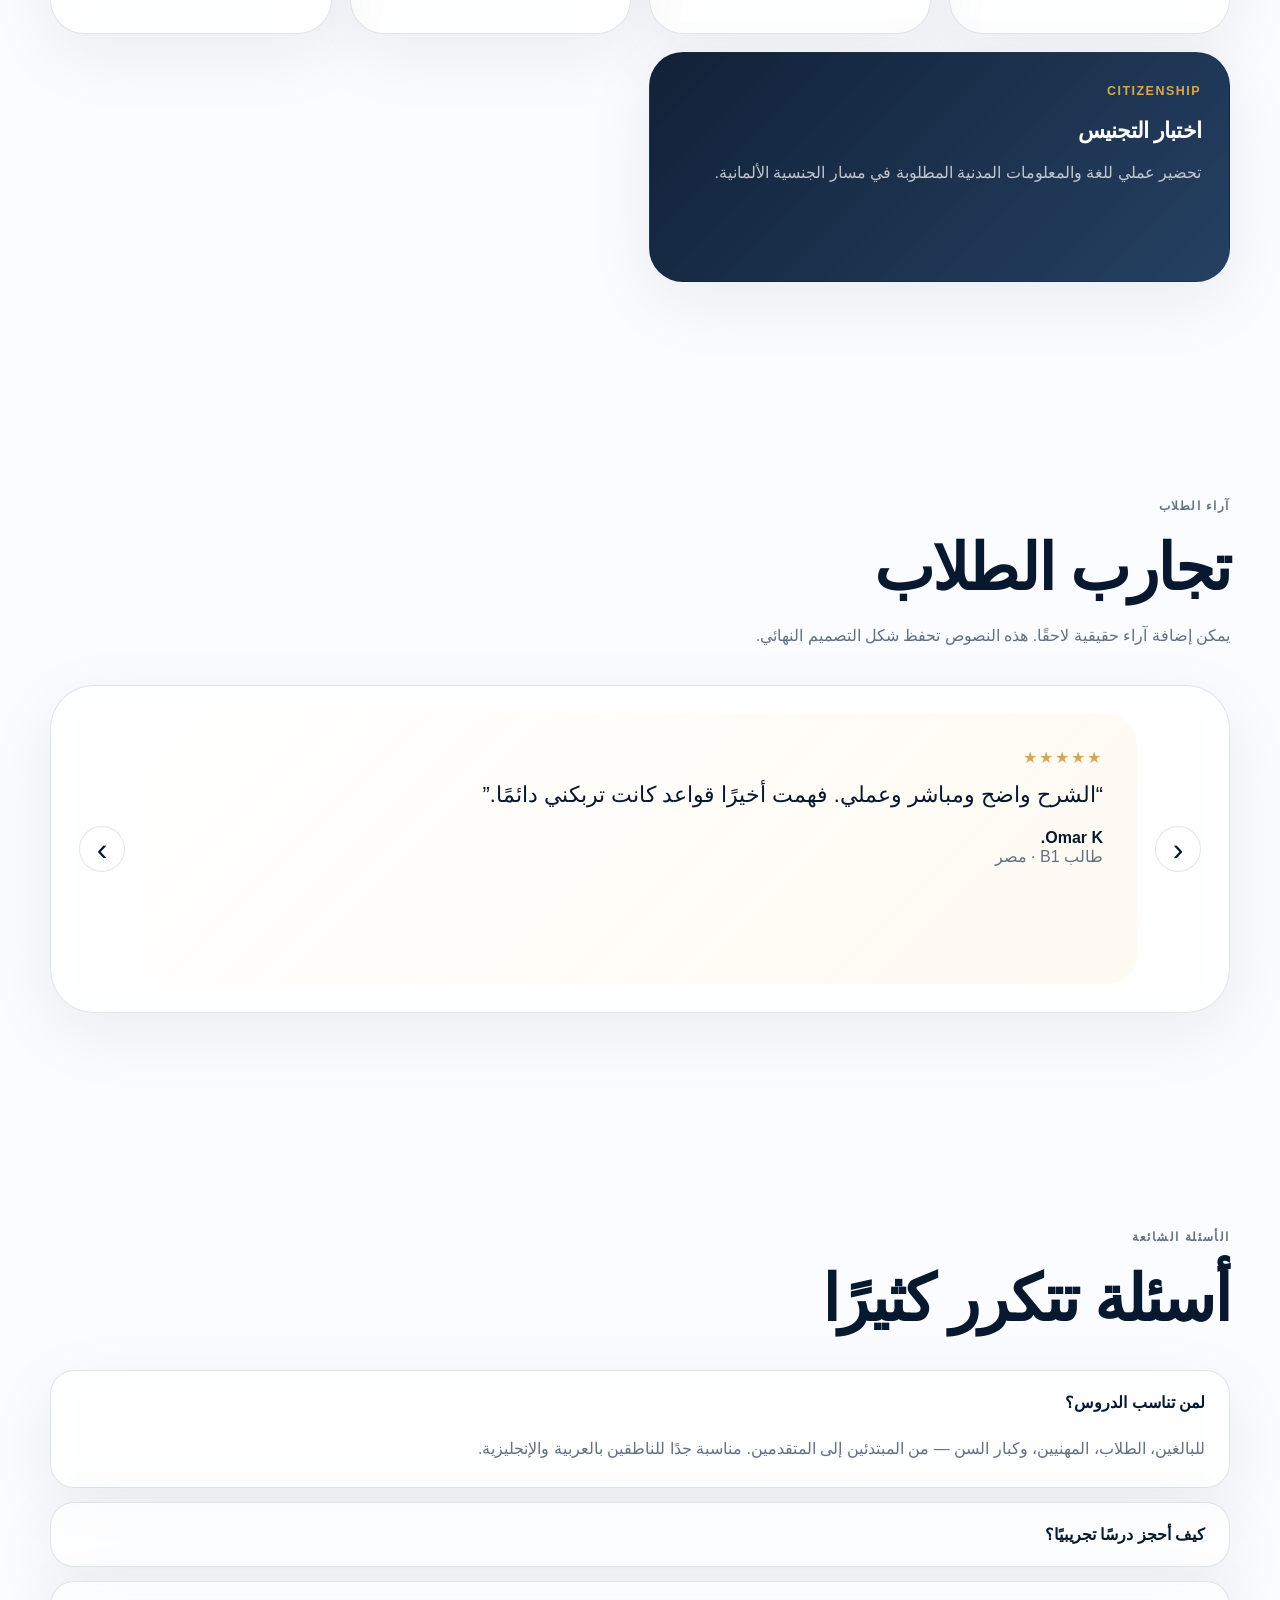
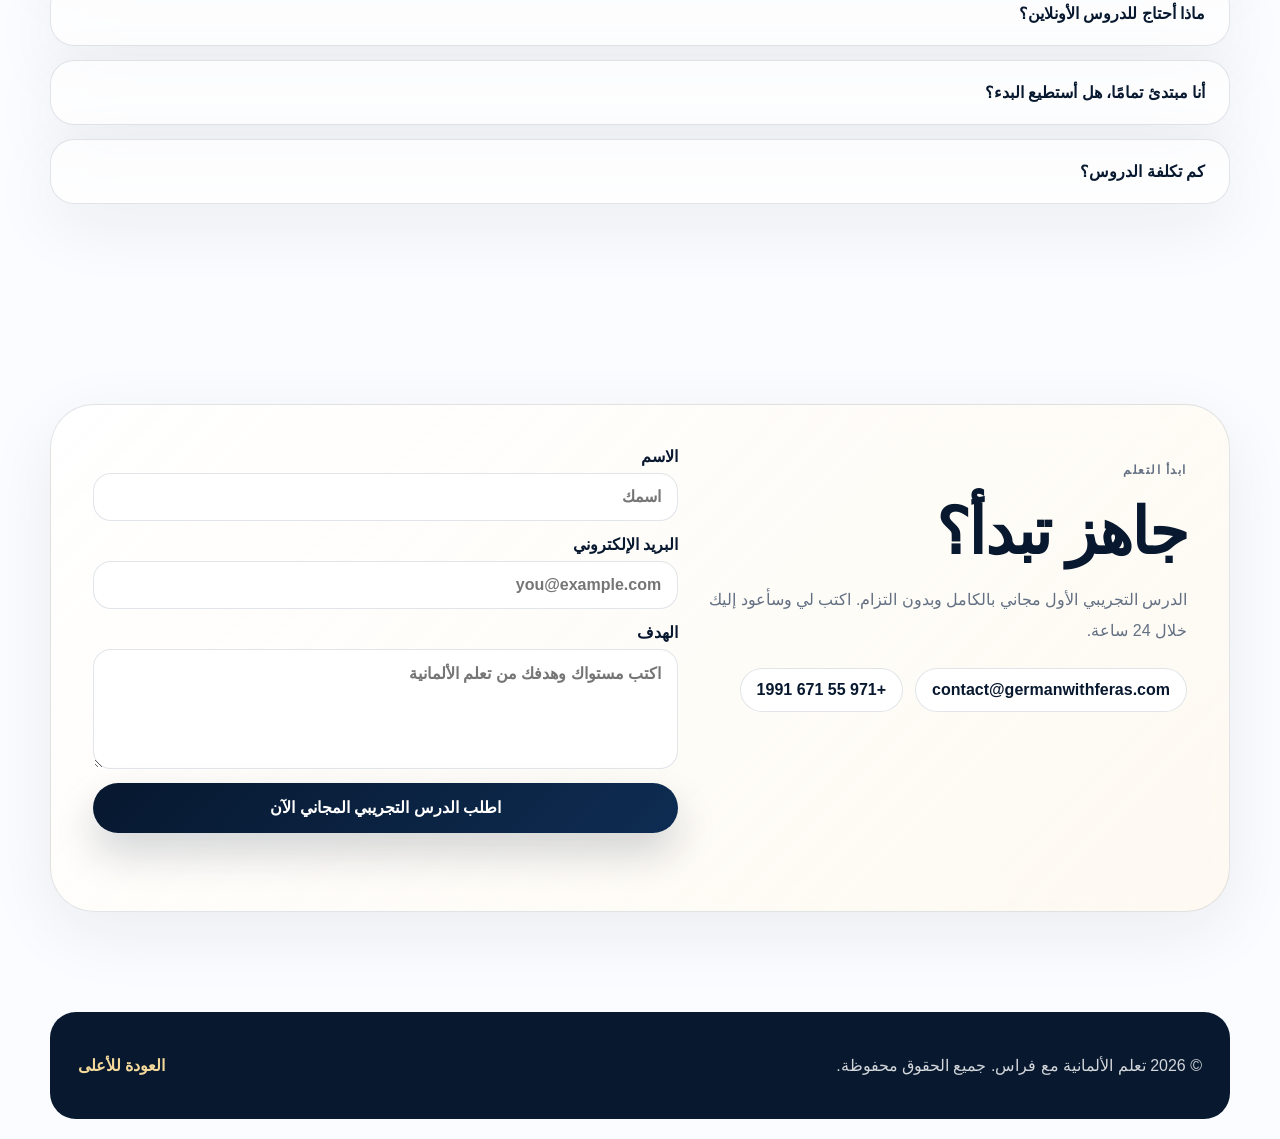
==== commit 5a885e06: "Update index.html" ====
--- a/ar/index.html
+++ b/ar/index.html
@@ -21,18 +21,16 @@
     <span class="grid-glow"></span>
   </div>
 
-  <header class="site-header" data-header>
-    <a class="brand" href="#top" aria-label="الصفحة الرئيسية لتعلم الألمانية مع فراس">
-      <span class="brand-mark">DF</span>
-      <span class="brand-copy">
-        <strong>تعلم الألمانية مع فراس</strong>
-        <small>الألمانية بطريقة أوضح</small>
-      </span>
-    </a>
-
-    <button class="nav-toggle" data-nav-toggle aria-label="فتح القائمة" aria-expanded="false">
-      <span></span><span></span><span></span>
-    </button>
+<header class="site-header" data-header>
+  <a class="brand" href="#top" aria-label="الصفحة الرئيسية لتعلم الألمانية مع فراس">
+    <span class="brand-mark">DF</span>
+    <span class="brand-copy">
+      <strong>تعلم الألمانية مع فراس</strong>
+      <small>الألمانية بطريقة أوضح</small>
+    </span>
+  </a>
+
+  <div class="header-right">
 
     <nav class="main-nav" data-nav>
       <a href="#about">عن فراس</a>
@@ -41,10 +39,17 @@
       <a href="#exams">الامتحانات</a>
       <a href="#faq">الأسئلة</a>
       <a href="#contact">تواصل</a>
-      <a href="/" hreflang="en">English</a>
       <a class="nav-cta" href="#contact">احجز تجربة مجانية</a>
     </nav>
-  </header>
+
+    <a class="language-btn" href="/" hreflang="en">English</a>
+
+    <button class="nav-toggle" data-nav-toggle aria-label="فتح القائمة" aria-expanded="false">
+      <span></span><span></span><span></span>
+    </button>
+
+  </div>
+</header>
 
   <main id="top">
     <section class="hero section" aria-labelledby="hero-title">
--- a/css/style.css
+++ b/css/style.css
@@ -41,3 +41,58 @@
 @media(max-width:1020px){.services-grid,.why-grid,.method-pillars,.exam-grid{grid-template-columns:repeat(2,1fr)}}
 @media(max-width:920px){.site-header{border-radius:28px}.nav-toggle{display:block}.main-nav{position:absolute;top:calc(100% + 10px);right:0;left:0;display:grid;gap:0;padding:12px;border:1px solid var(--line);border-radius:26px;background:rgba(255,255,255,.94);backdrop-filter:blur(18px);opacity:0;pointer-events:none;transform:translateY(-8px);transition:.25s var(--ease)}.main-nav.is-open{opacity:1;pointer-events:auto;transform:translateY(0)}.main-nav a{padding:14px;border-radius:16px}.nav-cta{text-align:center;margin-top:8px}.hero{grid-template-columns:1fr;padding-top:46px;gap:30px}.portrait-card{min-height:520px}.portrait-placeholder{min-height:484px}.intro-strip,.about-grid,.contact-card{grid-template-columns:1fr}.site-footer{flex-direction:column;align-items:flex-start}}
 @media(max-width:620px){.brand-copy small{display:none}.hero h1{font-size:clamp(3rem,17vw,5rem)}.hero-stats,.services-grid,.why-grid,.method-pillars,.exam-grid{grid-template-columns:1fr}.service-card-wide,.exam-wide{grid-column:auto}.floating-card{position:relative;inset:auto;margin:-50px 16px 0}.card-bottom{margin-top:14px}.portrait-card{min-height:auto}.about-copy,.qualification-card,.method-shell,.contact-card{padding:28px}.testimonial-shell{grid-template-columns:1fr}.slider-btn{justify-self:center}.testimonial-track{min-height:390px}.testimonial-card p{font-size:1.08rem}}
+
+
+/* Arabic RTL version */
+html[dir="rtl"] body{font-family:Tahoma,"Noto Kufi Arabic","Noto Sans Arabic",Arial,sans-serif;direction:rtl;text-align:right}
+html[dir="rtl"] .brand,html[dir="rtl"] .eyebrow,html[dir="rtl"] .hero-actions,html[dir="rtl"] .contact-options{direction:rtl}
+html[dir="rtl"] .main-nav{direction:rtl}
+html[dir="rtl"] .hero h1,html[dir="rtl"] .section-head h2,html[dir="rtl"] .contact-card h2{letter-spacing:-.03em;line-height:1.16}
+html[dir="rtl"] .hero-lead,html[dir="rtl"] .section-head p,html[dir="rtl"] .about-copy p,html[dir="rtl"] .service-card p,html[dir="rtl"] .why-card p,html[dir="rtl"] .pillar-card p,html[dir="rtl"] .exam-card p,html[dir="rtl"] .faq-list p,html[dir="rtl"] .contact-card p{line-height:1.9}
+html[dir="rtl"] .qualification-card li{padding-left:0;padding-right:26px}
+html[dir="rtl"] .qualification-card li:before{left:auto;right:0}
+html[dir="rtl"] .card-top{left:auto;right:-22px}
+html[dir="rtl"] .card-bottom{right:auto;left:-22px}
+html[dir="rtl"] .testimonial-card{transform:translateX(-24px)}
+html[dir="rtl"] .testimonial-card.is-active{transform:translateX(0)}
+html[dir="rtl"] .whatsapp-float{right:auto;left:20px}
+@media(max-width:920px){html[dir="rtl"] .main-nav{right:0;left:0}}
+@media(max-width:620px){html[dir="rtl"] .floating-card{inset:auto}}
+.header-right{
+  display:flex;
+  align-items:center;
+  gap:14px;
+}
+
+.language-btn{
+  display:flex;
+  align-items:center;
+  justify-content:center;
+  height:46px;
+  padding:0 18px;
+  border-radius:999px;
+  border:1px solid var(--line);
+  background:#fff;
+  color:var(--navy);
+  font-weight:800;
+  white-space:nowrap;
+  transition:.25s var(--ease);
+}
+
+.language-btn:hover{
+  background:var(--navy);
+  color:#fff;
+  transform:translateY(-1px);
+}
+
+@media(max-width:920px){
+  .header-right{
+    gap:8px;
+  }
+
+  .language-btn{
+    height:42px;
+    padding:0 14px;
+    font-size:.9rem;
+  }
+}
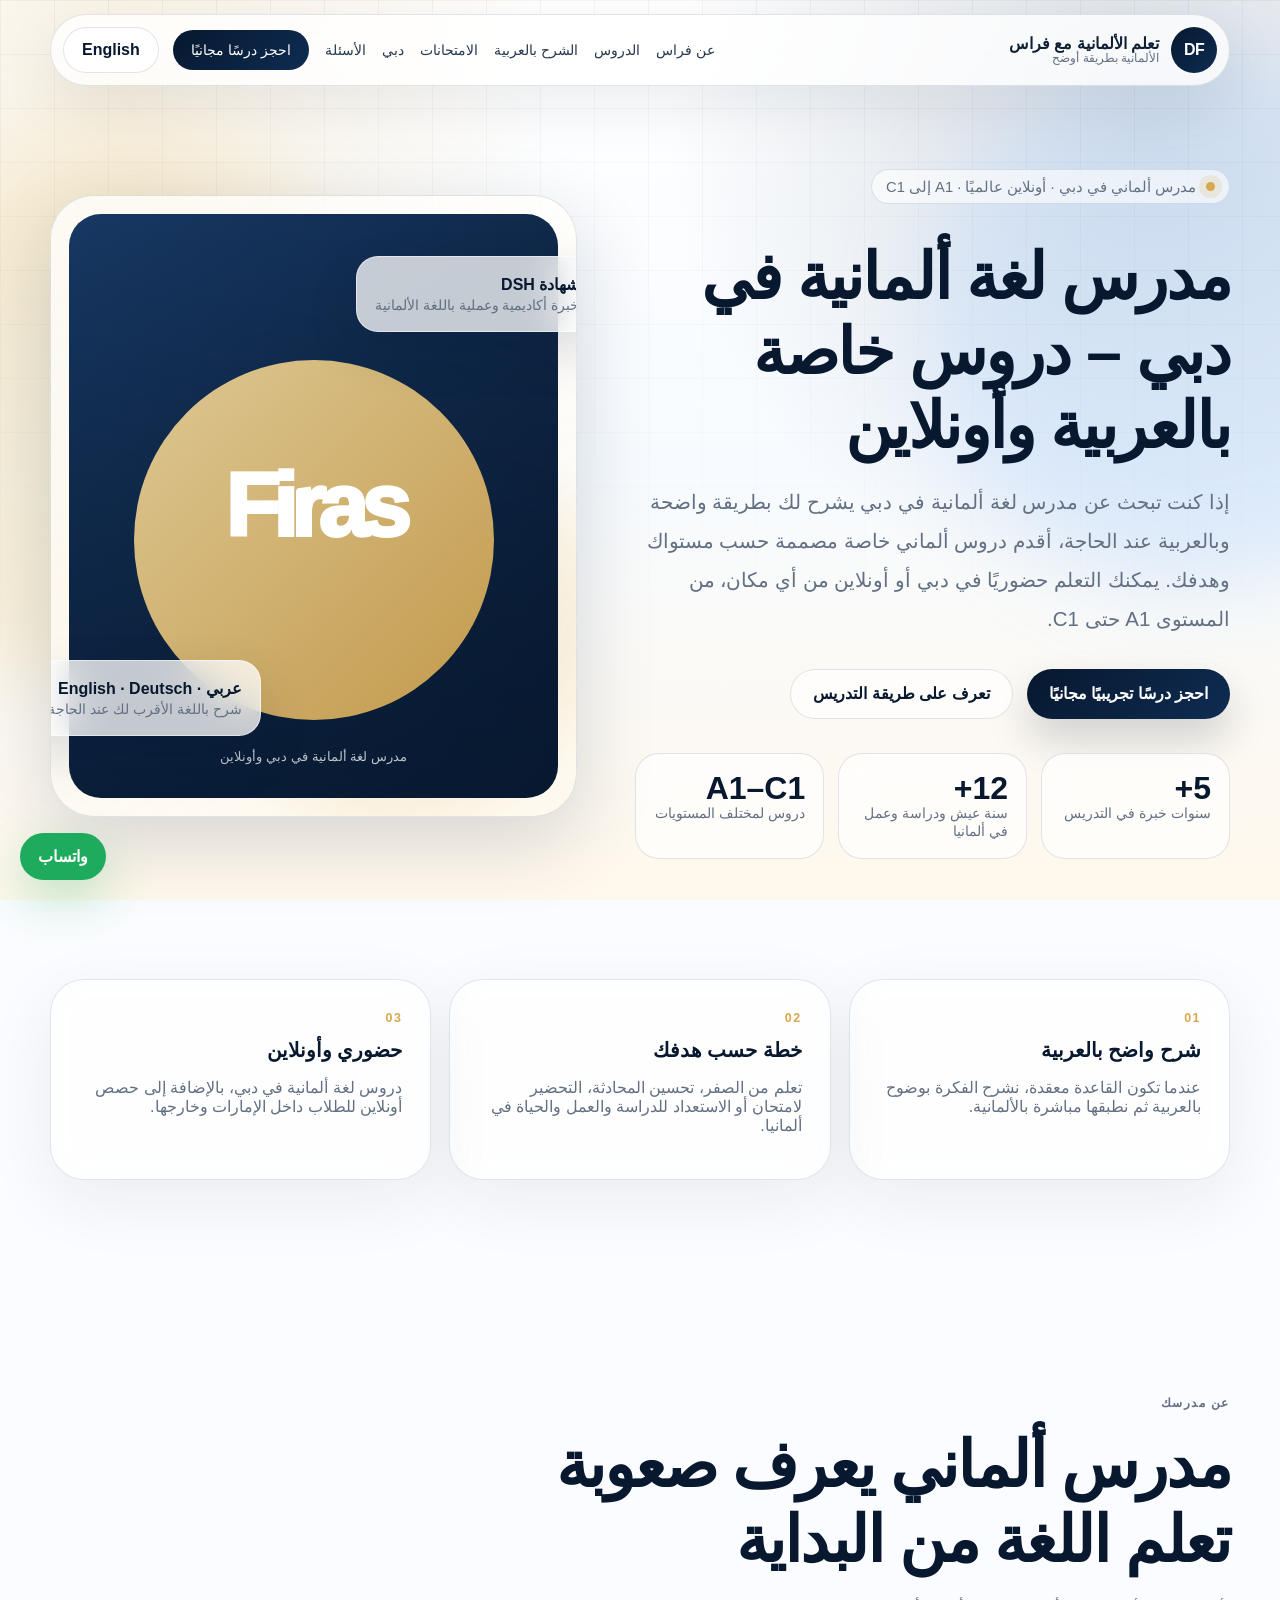
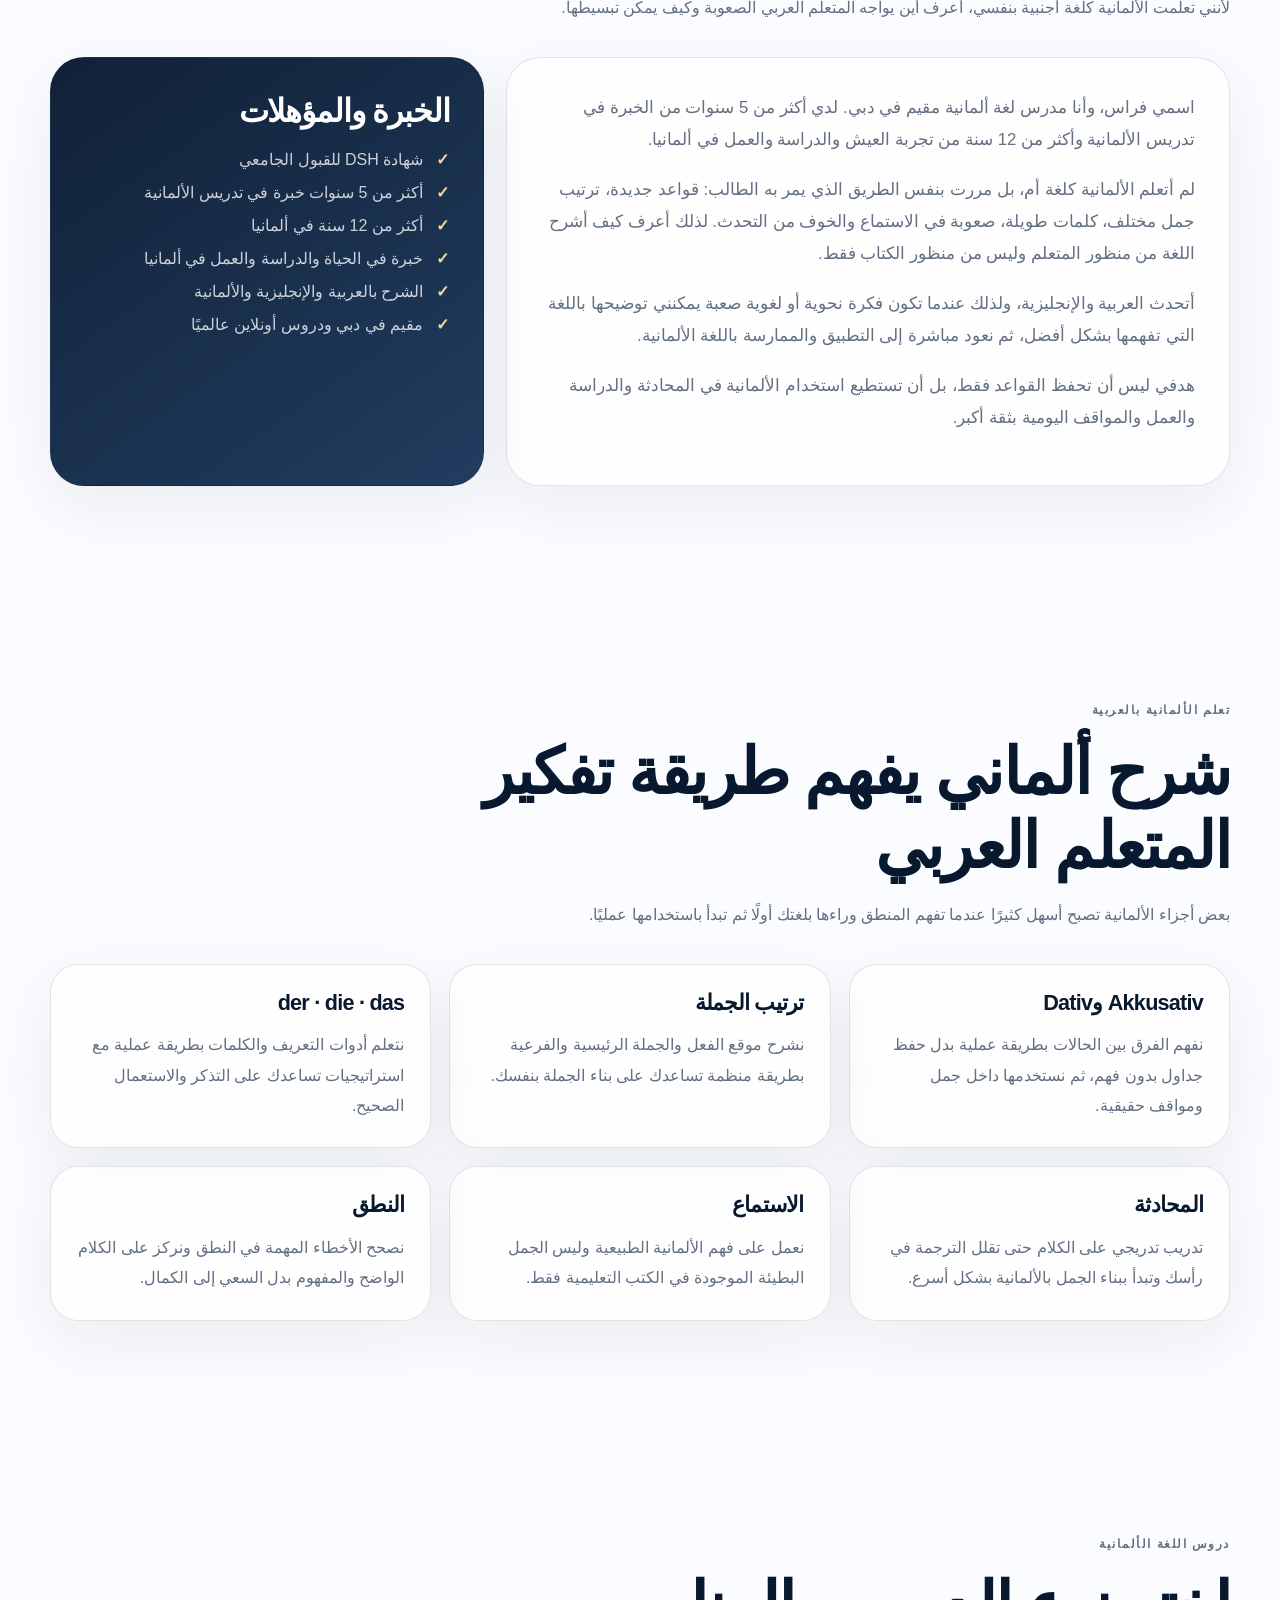
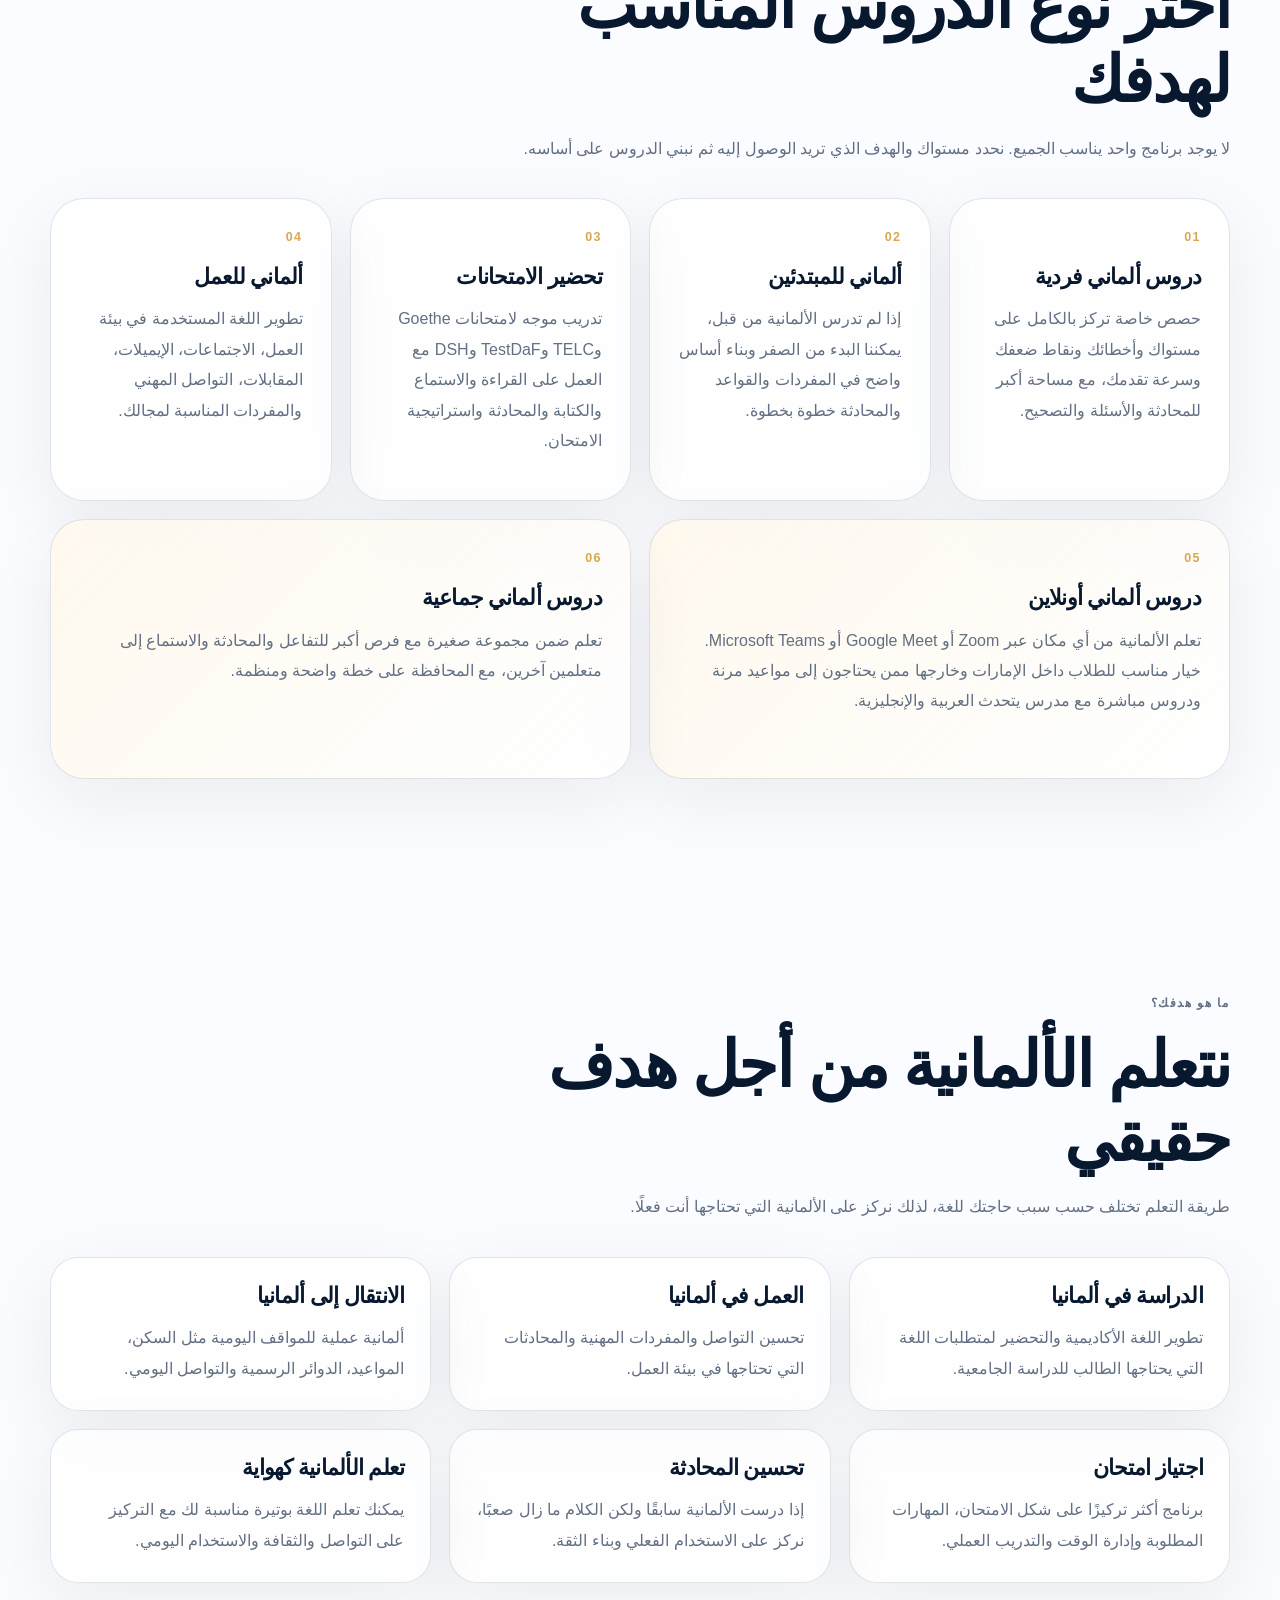
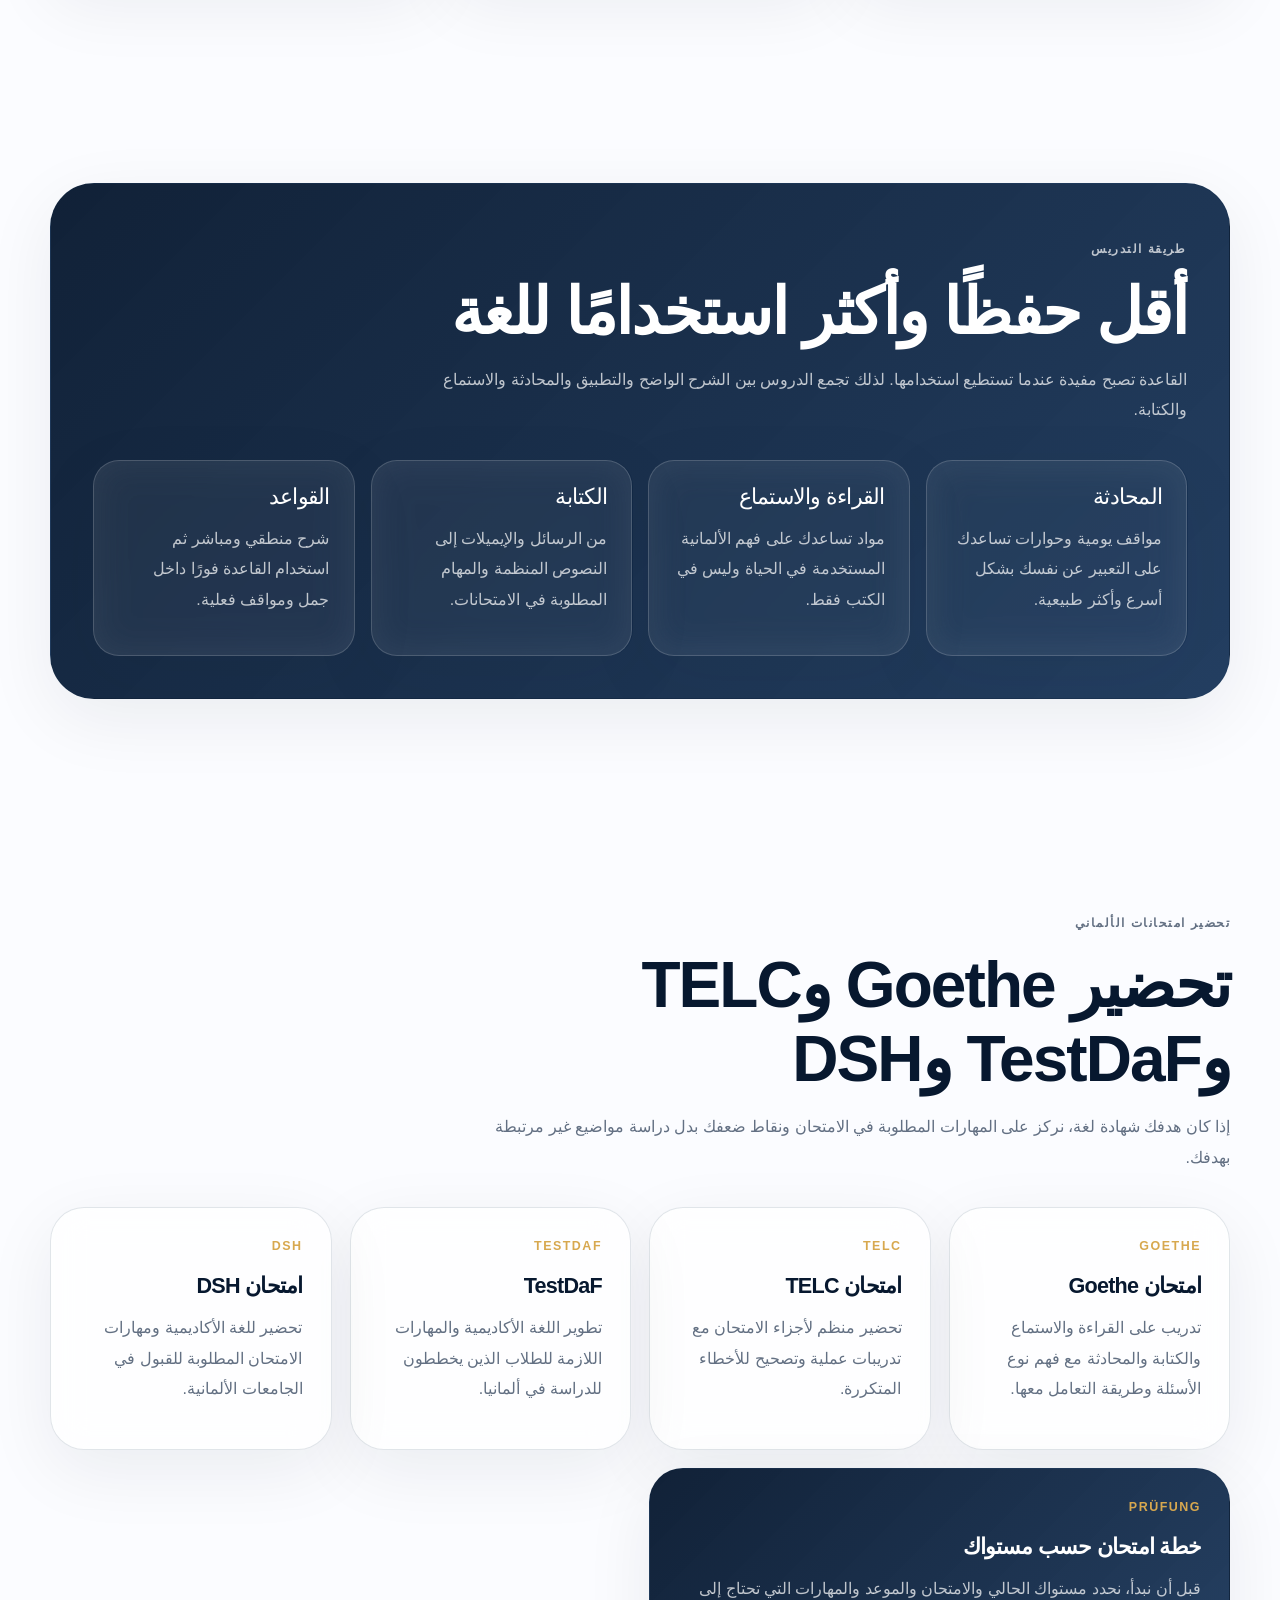
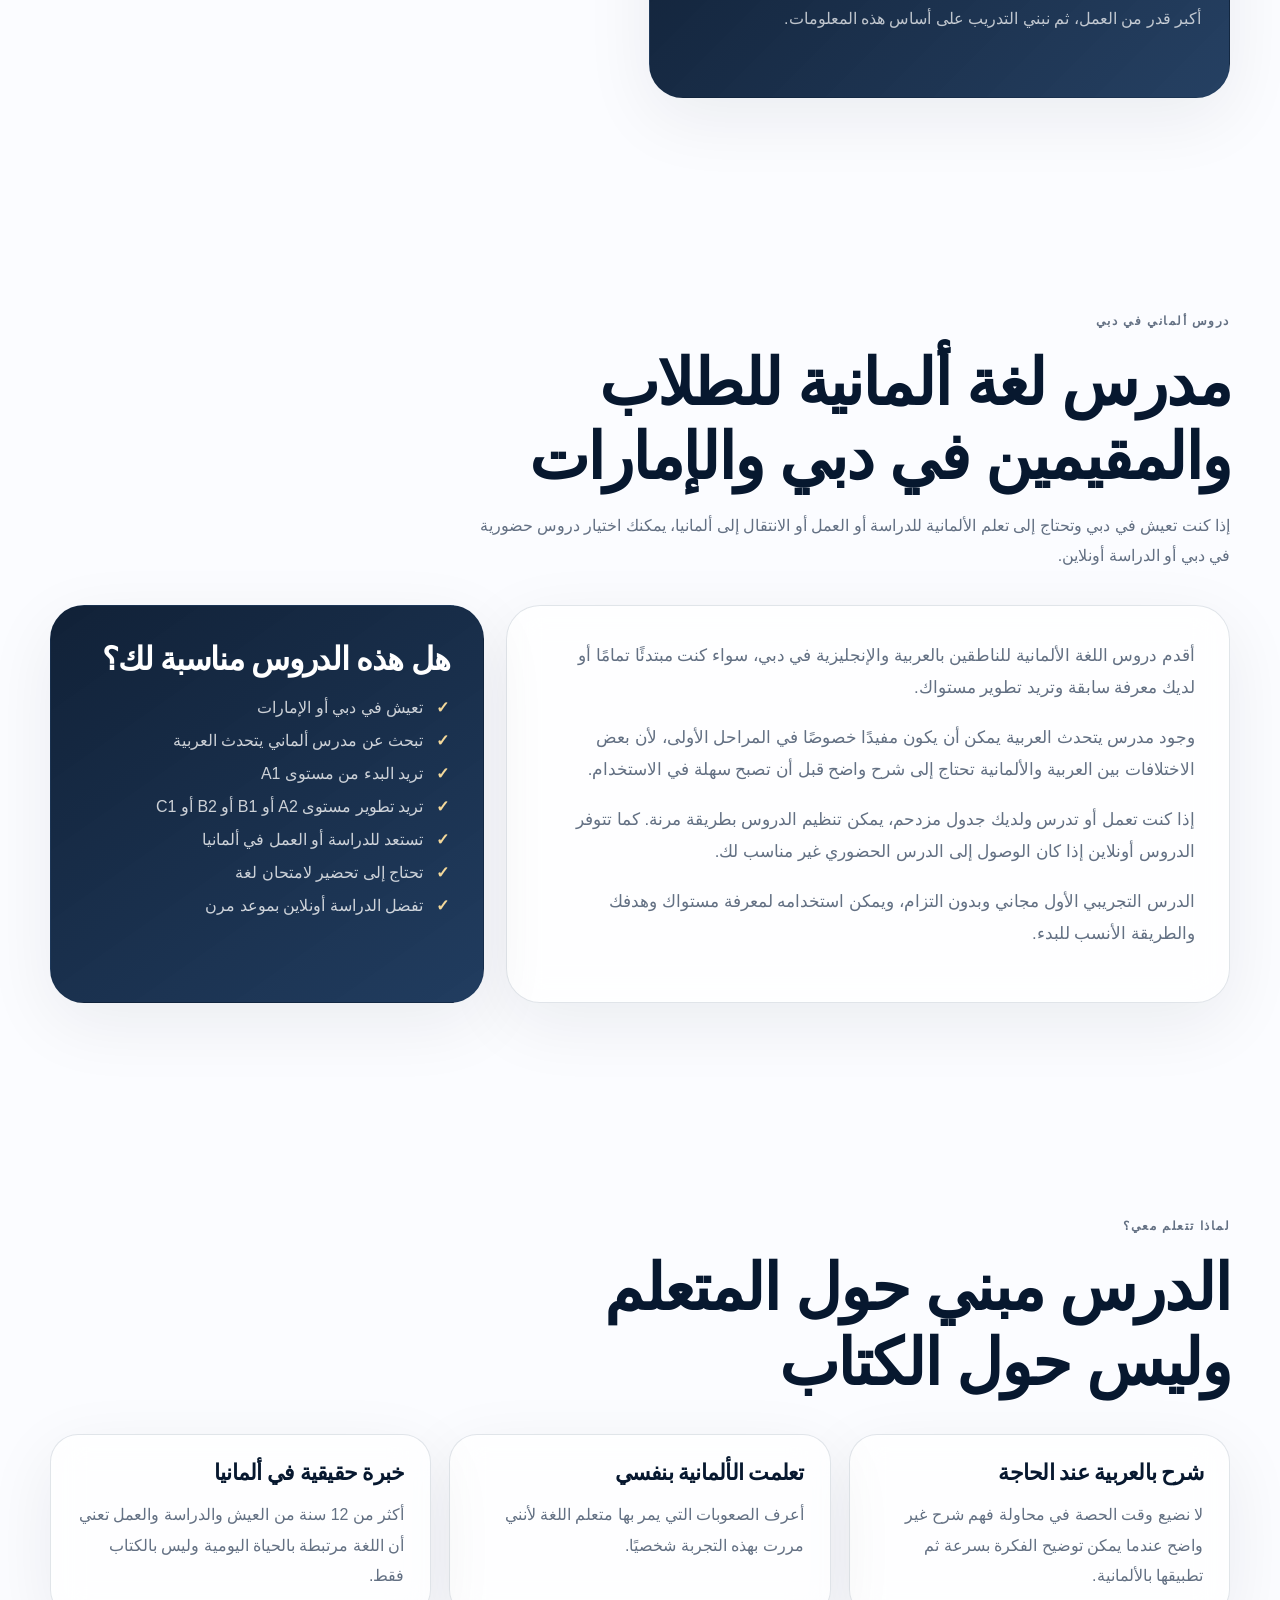
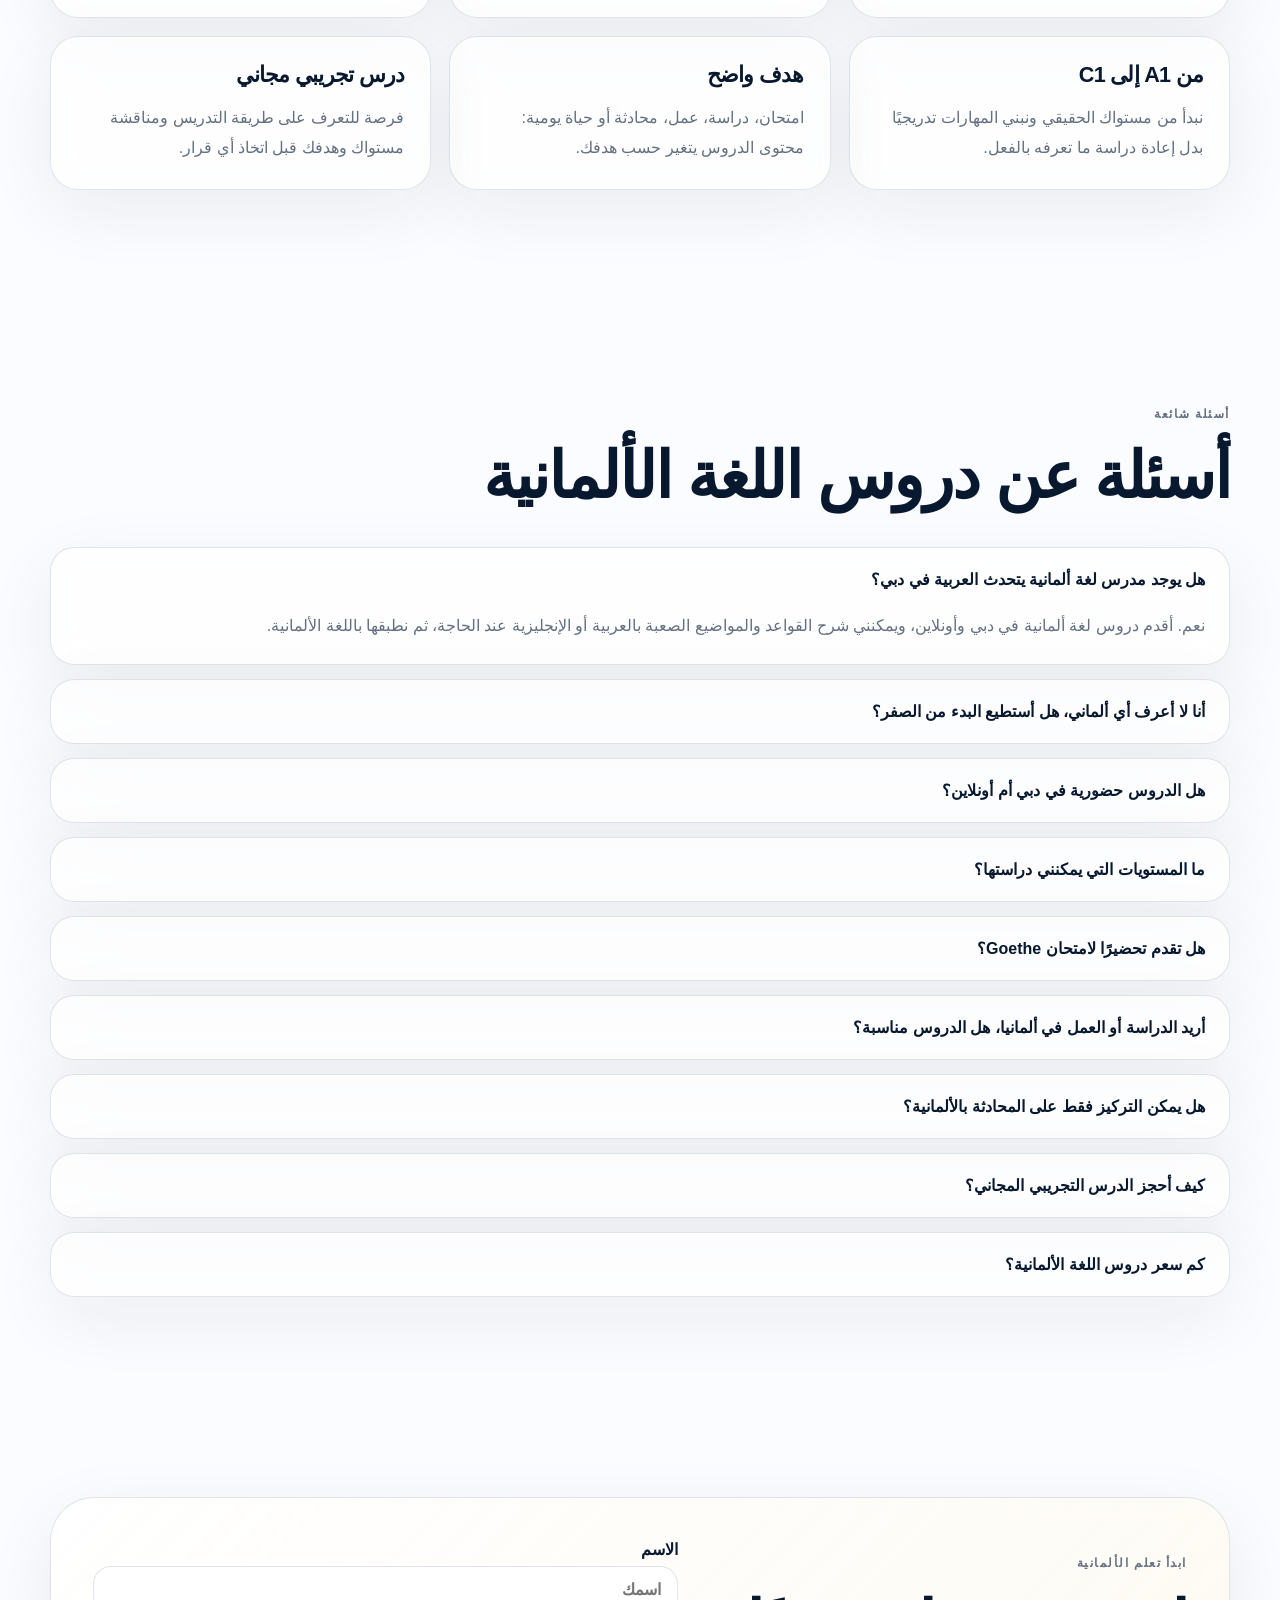
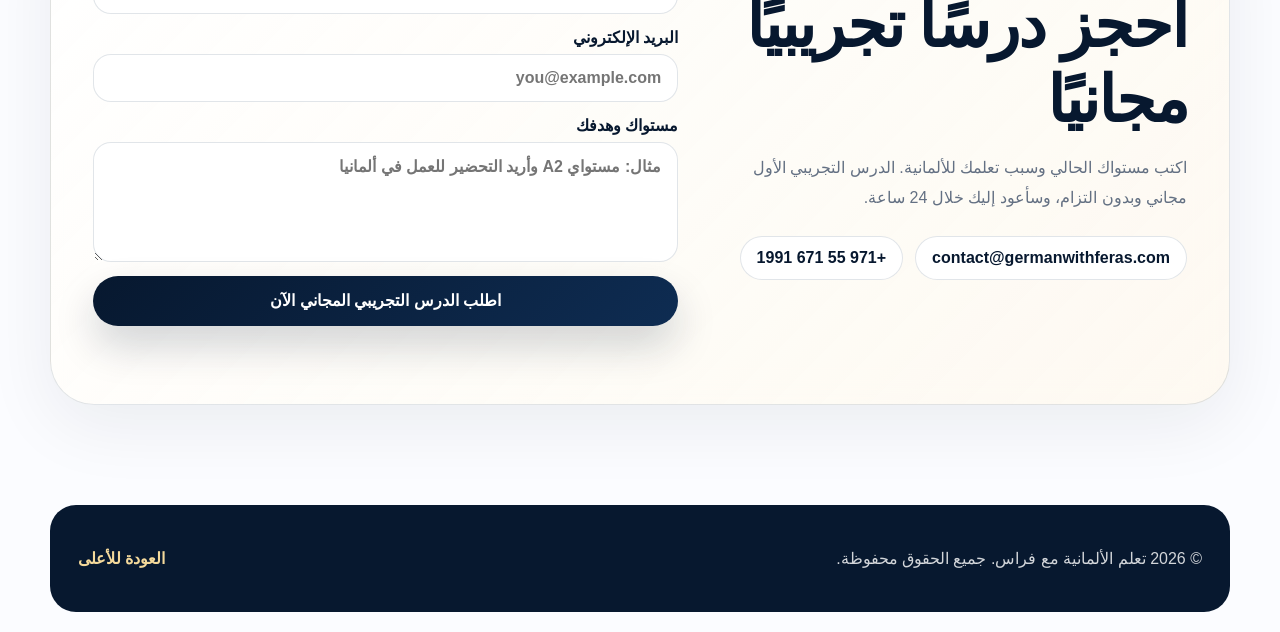
==== commit 13f0b44f: "Update index.html" ====
--- a/ar/index.html
+++ b/ar/index.html
@@ -1,258 +1,1715 @@
 <!doctype html>
 <html lang="ar" dir="rtl">
+
 <head>
   <meta charset="utf-8" />
   <meta name="viewport" content="width=device-width, initial-scale=1" />
-  <title>تعلم الألمانية مع فراس | مدرس ألماني خاص في دبي</title>
+
+  <title>مدرس لغة ألمانية في دبي | دروس ألماني خاصة وأونلاين</title>
+
+  <meta
+    name="description"
+    content="مدرس لغة ألمانية في دبي للناطقين بالعربية والإنجليزية. دروس ألماني خاصة من A1 إلى C1، حضوريًا في دبي وأونلاين، مع تحضير Goethe وTELC وTestDaF وDSH."
+  />
+
+  <meta name="robots" content="index, follow, max-image-preview:large" />
+  <meta name="author" content="Firas" />
+
+  <!-- Canonical -->
   <link rel="canonical" href="https://germanwithfiras.com/ar/" />
-  <link rel="alternate" hreflang="en" href="https://germanwithfiras.com/" />
-  <link rel="alternate" hreflang="ar" href="https://germanwithfiras.com/ar/" />
-  <link rel="alternate" hreflang="x-default" href="https://germanwithfiras.com/" />
-  <meta name="description" content="دروس ألمانية احترافية للناطقين بالعربية والإنجليزية. أونلاين من أي مكان وحضوريًا في دبي، من مستوى A1 إلى C1." />
+
+  <!-- Languages -->
+  <link
+    rel="alternate"
+    hreflang="en"
+    href="https://germanwithfiras.com/"
+  />
+
+  <link
+    rel="alternate"
+    hreflang="ar"
+    href="https://germanwithfiras.com/ar/"
+  />
+
+  <link
+    rel="alternate"
+    hreflang="x-default"
+    href="https://germanwithfiras.com/"
+  />
+
+  <!-- Open Graph -->
+  <meta property="og:type" content="website" />
+  <meta property="og:locale" content="ar_AE" />
+  <meta property="og:locale:alternate" content="en_US" />
+
+  <meta
+    property="og:title"
+    content="مدرس لغة ألمانية في دبي | دروس خاصة مع فراس"
+  />
+
+  <meta
+    property="og:description"
+    content="دروس لغة ألمانية خاصة في دبي وأونلاين للناطقين بالعربية والإنجليزية، من A1 إلى C1 مع تحضير لامتحانات اللغة الألمانية."
+  />
+
+  <meta
+    property="og:url"
+    content="https://germanwithfiras.com/ar/"
+  />
+
+  <meta
+    property="og:site_name"
+    content="تعلم الألمانية مع فراس"
+  />
+
+  <!-- Theme -->
   <meta name="theme-color" content="#081b33" />
-  <link rel="icon" href="../assets/favicon.svg" type="image/svg+xml" />
-  <link rel="stylesheet" href="../css/style.css" />
+
+  <!-- Assets -->
+  <link
+    rel="icon"
+    href="../assets/favicon.svg"
+    type="image/svg+xml"
+  />
+
+  <link
+    rel="stylesheet"
+    href="../css/style.css"
+  />
+
+  <!-- Structured Data -->
+  <script type="application/ld+json">
+  {
+    "@context": "https://schema.org",
+    "@graph": [
+      {
+        "@type": "WebSite",
+        "@id": "https://germanwithfiras.com/#website",
+        "url": "https://germanwithfiras.com/",
+        "name": "Learn German with Firas",
+        "alternateName": "تعلم الألمانية مع فراس",
+        "inLanguage": [
+          "en",
+          "ar"
+        ]
+      },
+      {
+        "@type": "WebPage",
+        "@id": "https://germanwithfiras.com/ar/#webpage",
+        "url": "https://germanwithfiras.com/ar/",
+        "name": "مدرس لغة ألمانية في دبي | دروس ألماني خاصة وأونلاين",
+        "description": "دروس لغة ألمانية خاصة في دبي وأونلاين للناطقين بالعربية والإنجليزية من المستوى A1 إلى C1.",
+        "inLanguage": "ar",
+        "isPartOf": {
+          "@id": "https://germanwithfiras.com/#website"
+        },
+        "about": {
+          "@id": "https://germanwithfiras.com/ar/#teacher"
+        },
+        "mainEntity": {
+          "@id": "https://germanwithfiras.com/ar/#german-lessons"
+        }
+      },
+      {
+        "@type": "Person",
+        "@id": "https://germanwithfiras.com/ar/#teacher",
+        "name": "Firas",
+        "alternateName": "فراس",
+        "url": "https://germanwithfiras.com/ar/#about",
+        "jobTitle": "مدرس لغة ألمانية",
+        "description": "مدرس لغة ألمانية في دبي لديه أكثر من 5 سنوات من خبرة التدريس وأكثر من 12 سنة من تجربة العيش والدراسة والعمل في ألمانيا.",
+        "knowsLanguage": [
+          "Arabic",
+          "English",
+          "German"
+        ],
+        "knowsAbout": [
+          "German language",
+          "German grammar",
+          "German conversation",
+          "Goethe exam preparation",
+          "TELC preparation",
+          "TestDaF preparation",
+          "DSH preparation",
+          "Business German"
+        ],
+        "hasCredential": {
+          "@type": "EducationalOccupationalCredential",
+          "name": "DSH Certificate",
+          "credentialCategory": "Certificate"
+        },
+        "workLocation": {
+          "@type": "Place",
+          "name": "Dubai, United Arab Emirates",
+          "address": {
+            "@type": "PostalAddress",
+            "addressLocality": "Dubai",
+            "addressCountry": "AE"
+          }
+        },
+        "contactPoint": {
+          "@type": "ContactPoint",
+          "contactType": "student enquiries",
+          "telephone": "+971556711991",
+          "email": "contact@germanwithferas.com",
+          "availableLanguage": [
+            "Arabic",
+            "English",
+            "German"
+          ]
+        }
+      },
+      {
+        "@type": "Service",
+        "@id": "https://germanwithfiras.com/ar/#german-lessons",
+        "name": "دروس لغة ألمانية في دبي وأونلاين",
+        "alternateName": [
+          "مدرس لغة ألمانية في دبي",
+          "دروس ألماني خاصة في دبي",
+          "دروس ألماني أونلاين"
+        ],
+        "serviceType": "German language lessons and private German tutoring",
+        "description": "دروس لغة ألمانية فردية وجماعية للناطقين بالعربية والإنجليزية من A1 إلى C1، حضوريًا في دبي وأونلاين.",
+        "provider": {
+          "@id": "https://germanwithfiras.com/ar/#teacher"
+        },
+        "areaServed": [
+          {
+            "@type": "City",
+            "name": "Dubai"
+          },
+          {
+            "@type": "Country",
+            "name": "United Arab Emirates"
+          },
+          "Worldwide"
+        ],
+        "audience": {
+          "@type": "EducationalAudience",
+          "educationalRole": "student",
+          "audienceType": "الطلاب والبالغون والمهنيون والناطقون بالعربية والإنجليزية الراغبون في تعلم اللغة الألمانية"
+        },
+        "availableChannel": [
+          {
+            "@type": "ServiceChannel",
+            "name": "دروس ألماني حضورية في دبي",
+            "serviceLocation": {
+              "@type": "Place",
+              "name": "Dubai, United Arab Emirates",
+              "address": {
+                "@type": "PostalAddress",
+                "addressLocality": "Dubai",
+                "addressCountry": "AE"
+              }
+            },
+            "availableLanguage": [
+              "Arabic",
+              "English",
+              "German"
+            ]
+          },
+          {
+            "@type": "ServiceChannel",
+            "name": "دروس ألماني أونلاين",
+            "serviceUrl": "https://germanwithfiras.com/ar/#contact",
+            "availableLanguage": [
+              "Arabic",
+              "English",
+              "German"
+            ]
+          }
+        ],
+        "hasOfferCatalog": {
+          "@type": "OfferCatalog",
+          "name": "خدمات تعلم اللغة الألمانية",
+          "itemListElement": [
+            {
+              "@type": "Offer",
+              "itemOffered": {
+                "@type": "Service",
+                "name": "دروس ألماني فردية"
+              }
+            },
+            {
+              "@type": "Offer",
+              "itemOffered": {
+                "@type": "Service",
+                "name": "دروس ألماني جماعية"
+              }
+            },
+            {
+              "@type": "Offer",
+              "itemOffered": {
+                "@type": "Service",
+                "name": "تحضير امتحانات Goethe وTELC وTestDaF وDSH"
+              }
+            },
+            {
+              "@type": "Offer",
+              "itemOffered": {
+                "@type": "Service",
+                "name": "ألماني للأعمال"
+              }
+            },
+            {
+              "@type": "Offer",
+              "itemOffered": {
+                "@type": "Service",
+                "name": "دروس ألماني أونلاين"
+              }
+            }
+          ]
+        }
+      }
+    ]
+  }
+  </script>
+
 </head>
 
+
 <body>
+
+  <!-- Background -->
   <div class="site-bg" aria-hidden="true">
     <span class="orb orb-one"></span>
     <span class="orb orb-two"></span>
     <span class="grid-glow"></span>
   </div>
 
-<header class="site-header" data-header>
-  <a class="brand" href="#top" aria-label="الصفحة الرئيسية لتعلم الألمانية مع فراس">
-    <span class="brand-mark">DF</span>
-    <span class="brand-copy">
-      <strong>تعلم الألمانية مع فراس</strong>
-      <small>الألمانية بطريقة أوضح</small>
-    </span>
+
+  <!-- Header -->
+  <header class="site-header" data-header>
+
+    <a
+      class="brand"
+      href="#top"
+      aria-label="الصفحة الرئيسية لتعلم الألمانية مع فراس"
+    >
+
+      <span class="brand-mark">DF</span>
+
+      <span class="brand-copy">
+        <strong>تعلم الألمانية مع فراس</strong>
+        <small>الألمانية بطريقة أوضح</small>
+      </span>
+
+    </a>
+
+
+    <div class="header-right">
+
+      <nav
+        class="main-nav"
+        data-nav
+        aria-label="القائمة الرئيسية"
+      >
+
+        <a href="#about">عن فراس</a>
+
+        <a href="#services">الدروس</a>
+
+        <a href="#arabic">الشرح بالعربية</a>
+
+        <a href="#exams">الامتحانات</a>
+
+        <a href="#dubai">دبي</a>
+
+        <a href="#faq">الأسئلة</a>
+
+        <a
+          class="nav-cta"
+          href="#contact"
+        >
+          احجز درسًا مجانيًا
+        </a>
+
+      </nav>
+
+
+      <a
+        class="language-btn"
+        href="/"
+        hreflang="en"
+      >
+        English
+      </a>
+
+
+      <button
+        class="nav-toggle"
+        data-nav-toggle
+        aria-label="فتح القائمة"
+        aria-expanded="false"
+      >
+        <span></span>
+        <span></span>
+        <span></span>
+      </button>
+
+    </div>
+
+  </header>
+
+
+  <main id="top">
+
+
+    <!-- HERO -->
+    <section
+      class="hero section"
+      aria-labelledby="hero-title"
+    >
+
+      <div class="hero-copy reveal">
+
+        <p class="eyebrow">
+          <span></span>
+          مدرس ألماني في دبي · أونلاين عالميًا · A1 إلى C1
+        </p>
+
+
+        <h1 id="hero-title">
+          مدرس لغة ألمانية في دبي – دروس خاصة بالعربية وأونلاين
+        </h1>
+
+
+        <p class="hero-lead">
+          إذا كنت تبحث عن مدرس لغة ألمانية في دبي يشرح لك بطريقة
+          واضحة وبالعربية عند الحاجة، أقدم دروس ألماني خاصة مصممة
+          حسب مستواك وهدفك. يمكنك التعلم حضوريًا في دبي أو أونلاين
+          من أي مكان، من المستوى A1 حتى C1.
+        </p>
+
+
+        <div class="hero-actions">
+
+          <a
+            class="btn btn-primary"
+            href="#contact"
+          >
+            احجز درسًا تجريبيًا مجانيًا
+          </a>
+
+          <a
+            class="btn btn-ghost"
+            href="#about"
+          >
+            تعرف على طريقة التدريس
+          </a>
+
+        </div>
+
+
+        <div
+          class="hero-stats"
+          aria-label="خبرة مدرس اللغة الألمانية"
+        >
+
+          <article>
+            <strong data-count="5">0</strong>
+            <span>سنوات خبرة في التدريس</span>
+          </article>
+
+          <article>
+            <strong data-count="12">0</strong>
+            <span>سنة عيش ودراسة وعمل في ألمانيا</span>
+          </article>
+
+          <article>
+            <strong>A1–C1</strong>
+            <span>دروس لمختلف المستويات</span>
+          </article>
+
+        </div>
+
+      </div>
+
+
+      <div class="hero-visual reveal reveal-delay">
+
+        <div class="portrait-card">
+
+          <div class="portrait-placeholder">
+            <span>Firas</span>
+            <small>مدرس لغة ألمانية في دبي وأونلاين</small>
+          </div>
+
+
+          <div class="floating-card card-top">
+            <strong>شهادة DSH</strong>
+            <span>خبرة أكاديمية وعملية باللغة الألمانية</span>
+          </div>
+
+
+          <div class="floating-card card-bottom">
+            <strong>عربي · English · Deutsch</strong>
+            <span>شرح باللغة الأقرب لك عند الحاجة</span>
+          </div>
+
+        </div>
+
+      </div>
+
+    </section>
+
+
+
+    <!-- BENEFITS -->
+    <section
+      class="section intro-strip reveal"
+      aria-label="مميزات دروس اللغة الألمانية"
+    >
+
+      <div>
+        <span>01</span>
+        <strong>شرح واضح بالعربية</strong>
+        <p>
+          عندما تكون القاعدة معقدة، نشرح الفكرة بوضوح بالعربية
+          ثم نطبقها مباشرة بالألمانية.
+        </p>
+      </div>
+
+
+      <div>
+        <span>02</span>
+        <strong>خطة حسب هدفك</strong>
+        <p>
+          تعلم من الصفر، تحسين المحادثة، التحضير لامتحان أو
+          الاستعداد للدراسة والعمل والحياة في ألمانيا.
+        </p>
+      </div>
+
+
+      <div>
+        <span>03</span>
+        <strong>حضوري وأونلاين</strong>
+        <p>
+          دروس لغة ألمانية في دبي، بالإضافة إلى حصص أونلاين
+          للطلاب داخل الإمارات وخارجها.
+        </p>
+      </div>
+
+    </section>
+
+
+
+    <!-- ABOUT -->
+    <section
+      id="about"
+      class="section about-section"
+    >
+
+      <div class="section-head reveal">
+
+        <p class="section-kicker">
+          عن مدرسك
+        </p>
+
+        <h2>
+          مدرس ألماني يعرف صعوبة تعلم اللغة من البداية
+        </h2>
+
+        <p>
+          لأنني تعلمت الألمانية كلغة أجنبية بنفسي، أعرف أين
+          يواجه المتعلم العربي الصعوبة وكيف يمكن تبسيطها.
+        </p>
+
+      </div>
+
+
+      <div class="about-grid">
+
+        <article class="about-copy reveal">
+
+          <p>
+            اسمي فراس، وأنا مدرس لغة ألمانية مقيم في دبي.
+            لدي أكثر من 5 سنوات من الخبرة في تدريس الألمانية
+            وأكثر من 12 سنة من تجربة العيش والدراسة والعمل
+            في ألمانيا.
+          </p>
+
+          <p>
+            لم أتعلم الألمانية كلغة أم، بل مررت بنفس الطريق
+            الذي يمر به الطالب: قواعد جديدة، ترتيب جمل مختلف،
+            كلمات طويلة، صعوبة في الاستماع والخوف من التحدث.
+            لذلك أعرف كيف أشرح اللغة من منظور المتعلم وليس
+            من منظور الكتاب فقط.
+          </p>
+
+          <p>
+            أتحدث العربية والإنجليزية، ولذلك عندما تكون فكرة
+            نحوية أو لغوية صعبة يمكنني توضيحها باللغة التي
+            تفهمها بشكل أفضل، ثم نعود مباشرة إلى التطبيق
+            والممارسة باللغة الألمانية.
+          </p>
+
+          <p>
+            هدفي ليس أن تحفظ القواعد فقط، بل أن تستطيع استخدام
+            الألمانية في المحادثة والدراسة والعمل والمواقف
+            اليومية بثقة أكبر.
+          </p>
+
+        </article>
+
+
+        <aside class="qualification-card reveal reveal-delay">
+
+          <h3>
+            الخبرة والمؤهلات
+          </h3>
+
+          <ul>
+
+            <li>
+              شهادة DSH للقبول الجامعي
+            </li>
+
+            <li>
+              أكثر من 5 سنوات خبرة في تدريس الألمانية
+            </li>
+
+            <li>
+              أكثر من 12 سنة في ألمانيا
+            </li>
+
+            <li>
+              خبرة في الحياة والدراسة والعمل في ألمانيا
+            </li>
+
+            <li>
+              الشرح بالعربية والإنجليزية والألمانية
+            </li>
+
+            <li>
+              مقيم في دبي ودروس أونلاين عالميًا
+            </li>
+
+          </ul>
+
+        </aside>
+
+      </div>
+
+    </section>
+
+
+
+    <!-- ARABIC -->
+    <section
+      id="arabic"
+      class="section why-section"
+    >
+
+      <div class="section-head reveal">
+
+        <p class="section-kicker">
+          تعلم الألمانية بالعربية
+        </p>
+
+        <h2>
+          شرح ألماني يفهم طريقة تفكير المتعلم العربي
+        </h2>
+
+        <p>
+          بعض أجزاء الألمانية تصبح أسهل كثيرًا عندما تفهم
+          المنطق وراءها بلغتك أولًا ثم تبدأ باستخدامها عمليًا.
+        </p>
+
+      </div>
+
+
+      <div class="why-grid">
+
+        <div class="why-card reveal">
+
+          <strong>
+            Akkusativ وDativ
+          </strong>
+
+          <p>
+            نفهم الفرق بين الحالات بطريقة عملية بدل حفظ
+            جداول بدون فهم، ثم نستخدمها داخل جمل ومواقف حقيقية.
+          </p>
+
+        </div>
+
+
+        <div class="why-card reveal">
+
+          <strong>
+            ترتيب الجملة
+          </strong>
+
+          <p>
+            نشرح موقع الفعل والجملة الرئيسية والفرعية بطريقة
+            منظمة تساعدك على بناء الجملة بنفسك.
+          </p>
+
+        </div>
+
+
+        <div class="why-card reveal">
+
+          <strong>
+            der · die · das
+          </strong>
+
+          <p>
+            نتعلم أدوات التعريف والكلمات بطريقة عملية مع
+            استراتيجيات تساعدك على التذكر والاستعمال الصحيح.
+          </p>
+
+        </div>
+
+
+        <div class="why-card reveal">
+
+          <strong>
+            المحادثة
+          </strong>
+
+          <p>
+            تدريب تدريجي على الكلام حتى تقلل الترجمة في رأسك
+            وتبدأ ببناء الجمل بالألمانية بشكل أسرع.
+          </p>
+
+        </div>
+
+
+        <div class="why-card reveal">
+
+          <strong>
+            الاستماع
+          </strong>
+
+          <p>
+            نعمل على فهم الألمانية الطبيعية وليس الجمل
+            البطيئة الموجودة في الكتب التعليمية فقط.
+          </p>
+
+        </div>
+
+
+        <div class="why-card reveal">
+
+          <strong>
+            النطق
+          </strong>
+
+          <p>
+            نصحح الأخطاء المهمة في النطق ونركز على الكلام
+            الواضح والمفهوم بدل السعي إلى الكمال.
+          </p>
+
+        </div>
+
+      </div>
+
+    </section>
+
+
+
+    <!-- SERVICES -->
+    <section
+      id="services"
+      class="section services-section"
+    >
+
+      <div class="section-head reveal">
+
+        <p class="section-kicker">
+          دروس اللغة الألمانية
+        </p>
+
+        <h2>
+          اختر نوع الدروس المناسب لهدفك
+        </h2>
+
+        <p>
+          لا يوجد برنامج واحد يناسب الجميع. نحدد مستواك
+          والهدف الذي تريد الوصول إليه ثم نبني الدروس
+          على أساسه.
+        </p>
+
+      </div>
+
+
+      <div class="services-grid">
+
+        <article class="service-card reveal">
+
+          <span class="service-icon">01</span>
+
+          <h3>
+            دروس ألماني فردية
+          </h3>
+
+          <p>
+            حصص خاصة تركز بالكامل على مستواك وأخطائك ونقاط
+            ضعفك وسرعة تقدمك، مع مساحة أكبر للمحادثة
+            والأسئلة والتصحيح.
+          </p>
+
+        </article>
+
+
+        <article class="service-card reveal">
+
+          <span class="service-icon">02</span>
+
+          <h3>
+            ألماني للمبتدئين
+          </h3>
+
+          <p>
+            إذا لم تدرس الألمانية من قبل، يمكننا البدء من
+            الصفر وبناء أساس واضح في المفردات والقواعد
+            والمحادثة خطوة بخطوة.
+          </p>
+
+        </article>
+
+
+        <article class="service-card reveal">
+
+          <span class="service-icon">03</span>
+
+          <h3>
+            تحضير الامتحانات
+          </h3>
+
+          <p>
+            تدريب موجه لامتحانات Goethe وTELC وTestDaF
+            وDSH مع العمل على القراءة والاستماع والكتابة
+            والمحادثة واستراتيجية الامتحان.
+          </p>
+
+        </article>
+
+
+        <article class="service-card reveal">
+
+          <span class="service-icon">04</span>
+
+          <h3>
+            ألماني للعمل
+          </h3>
+
+          <p>
+            تطوير اللغة المستخدمة في بيئة العمل، الاجتماعات،
+            الإيميلات، المقابلات، التواصل المهني والمفردات
+            المناسبة لمجالك.
+          </p>
+
+        </article>
+
+
+        <article class="service-card service-card-wide reveal">
+
+          <span class="service-icon">05</span>
+
+          <h3>
+            دروس ألماني أونلاين
+          </h3>
+
+          <p>
+            تعلم الألمانية من أي مكان عبر Zoom أو Google Meet
+            أو Microsoft Teams. خيار مناسب للطلاب داخل الإمارات
+            وخارجها ممن يحتاجون إلى مواعيد مرنة ودروس مباشرة
+            مع مدرس يتحدث العربية والإنجليزية.
+          </p>
+
+        </article>
+
+
+        <article class="service-card service-card-wide reveal">
+
+          <span class="service-icon">06</span>
+
+          <h3>
+            دروس ألماني جماعية
+          </h3>
+
+          <p>
+            تعلم ضمن مجموعة صغيرة مع فرص أكبر للتفاعل
+            والمحادثة والاستماع إلى متعلمين آخرين، مع
+            المحافظة على خطة واضحة ومنظمة.
+          </p>
+
+        </article>
+
+      </div>
+
+    </section>
+
+
+
+    <!-- GOALS -->
+    <section class="section why-section">
+
+      <div class="section-head reveal">
+
+        <p class="section-kicker">
+          ما هو هدفك؟
+        </p>
+
+        <h2>
+          نتعلم الألمانية من أجل هدف حقيقي
+        </h2>
+
+        <p>
+          طريقة التعلم تختلف حسب سبب حاجتك للغة، لذلك
+          نركز على الألمانية التي تحتاجها أنت فعلًا.
+        </p>
+
+      </div>
+
+
+      <div class="why-grid">
+
+        <div class="why-card reveal">
+
+          <strong>
+            الدراسة في ألمانيا
+          </strong>
+
+          <p>
+            تطوير اللغة الأكاديمية والتحضير لمتطلبات اللغة
+            التي يحتاجها الطالب للدراسة الجامعية.
+          </p>
+
+        </div>
+
+
+        <div class="why-card reveal">
+
+          <strong>
+            العمل في ألمانيا
+          </strong>
+
+          <p>
+            تحسين التواصل والمفردات المهنية والمحادثات
+            التي تحتاجها في بيئة العمل.
+          </p>
+
+        </div>
+
+
+        <div class="why-card reveal">
+
+          <strong>
+            الانتقال إلى ألمانيا
+          </strong>
+
+          <p>
+            ألمانية عملية للمواقف اليومية مثل السكن،
+            المواعيد، الدوائر الرسمية والتواصل اليومي.
+          </p>
+
+        </div>
+
+
+        <div class="why-card reveal">
+
+          <strong>
+            اجتياز امتحان
+          </strong>
+
+          <p>
+            برنامج أكثر تركيزًا على شكل الامتحان، المهارات
+            المطلوبة وإدارة الوقت والتدريب العملي.
+          </p>
+
+        </div>
+
+
+        <div class="why-card reveal">
+
+          <strong>
+            تحسين المحادثة
+          </strong>
+
+          <p>
+            إذا درست الألمانية سابقًا ولكن الكلام ما زال
+            صعبًا، نركز على الاستخدام الفعلي وبناء الثقة.
+          </p>
+
+        </div>
+
+
+        <div class="why-card reveal">
+
+          <strong>
+            تعلم الألمانية كهواية
+          </strong>
+
+          <p>
+            يمكنك تعلم اللغة بوتيرة مناسبة لك مع التركيز
+            على التواصل والثقافة والاستخدام اليومي.
+          </p>
+
+        </div>
+
+      </div>
+
+    </section>
+
+
+
+    <!-- METHOD -->
+    <section
+      id="method"
+      class="section method-section"
+    >
+
+      <div class="method-shell">
+
+        <div class="section-head reveal">
+
+          <p class="section-kicker">
+            طريقة التدريس
+          </p>
+
+          <h2>
+            أقل حفظًا وأكثر استخدامًا للغة
+          </h2>
+
+          <p>
+            القاعدة تصبح مفيدة عندما تستطيع استخدامها.
+            لذلك تجمع الدروس بين الشرح الواضح والتطبيق
+            والمحادثة والاستماع والكتابة.
+          </p>
+
+        </div>
+
+
+        <div class="method-pillars">
+
+          <article class="pillar-card reveal">
+
+            <span>
+              المحادثة
+            </span>
+
+            <p>
+              مواقف يومية وحوارات تساعدك على التعبير
+              عن نفسك بشكل أسرع وأكثر طبيعية.
+            </p>
+
+          </article>
+
+
+          <article class="pillar-card reveal">
+
+            <span>
+              القراءة والاستماع
+            </span>
+
+            <p>
+              مواد تساعدك على فهم الألمانية المستخدمة
+              في الحياة وليس في الكتب فقط.
+            </p>
+
+          </article>
+
+
+          <article class="pillar-card reveal">
+
+            <span>
+              الكتابة
+            </span>
+
+            <p>
+              من الرسائل والإيميلات إلى النصوص المنظمة
+              والمهام المطلوبة في الامتحانات.
+            </p>
+
+          </article>
+
+
+          <article class="pillar-card reveal">
+
+            <span>
+              القواعد
+            </span>
+
+            <p>
+              شرح منطقي ومباشر ثم استخدام القاعدة
+              فورًا داخل جمل ومواقف فعلية.
+            </p>
+
+          </article>
+
+        </div>
+
+      </div>
+
+    </section>
+
+
+
+    <!-- EXAMS -->
+    <section
+      id="exams"
+      class="section exams-section"
+    >
+
+      <div class="section-head reveal">
+
+        <p class="section-kicker">
+          تحضير امتحانات الألماني
+        </p>
+
+        <h2>
+          تحضير Goethe وTELC وTestDaF وDSH
+        </h2>
+
+        <p>
+          إذا كان هدفك شهادة لغة، نركز على المهارات المطلوبة
+          في الامتحان ونقاط ضعفك بدل دراسة مواضيع غير مرتبطة
+          بهدفك.
+        </p>
+
+      </div>
+
+
+      <div class="exam-grid">
+
+        <article class="exam-card reveal">
+
+          <span>Goethe</span>
+
+          <h3>
+            امتحان Goethe
+          </h3>
+
+          <p>
+            تدريب على القراءة والاستماع والكتابة والمحادثة
+            مع فهم نوع الأسئلة وطريقة التعامل معها.
+          </p>
+
+        </article>
+
+
+        <article class="exam-card reveal">
+
+          <span>TELC</span>
+
+          <h3>
+            امتحان TELC
+          </h3>
+
+          <p>
+            تحضير منظم لأجزاء الامتحان مع تدريبات عملية
+            وتصحيح للأخطاء المتكررة.
+          </p>
+
+        </article>
+
+
+        <article class="exam-card reveal">
+
+          <span>TestDaF</span>
+
+          <h3>
+            TestDaF
+          </h3>
+
+          <p>
+            تطوير اللغة الأكاديمية والمهارات اللازمة
+            للطلاب الذين يخططون للدراسة في ألمانيا.
+          </p>
+
+        </article>
+
+
+        <article class="exam-card reveal">
+
+          <span>DSH</span>
+
+          <h3>
+            امتحان DSH
+          </h3>
+
+          <p>
+            تحضير للغة الأكاديمية ومهارات الامتحان المطلوبة
+            للقبول في الجامعات الألمانية.
+          </p>
+
+        </article>
+
+
+        <article class="exam-card exam-wide reveal">
+
+          <span>PRÜFUNG</span>
+
+          <h3>
+            خطة امتحان حسب مستواك
+          </h3>
+
+          <p>
+            قبل أن نبدأ، نحدد مستواك الحالي والامتحان والموعد
+            والمهارات التي تحتاج إلى أكبر قدر من العمل، ثم نبني
+            التدريب على أساس هذه المعلومات.
+          </p>
+
+        </article>
+
+      </div>
+
+    </section>
+
+
+
+    <!-- DUBAI LOCAL SECTION -->
+    <section
+      id="dubai"
+      class="section about-section"
+    >
+
+      <div class="section-head reveal">
+
+        <p class="section-kicker">
+          دروس ألماني في دبي
+        </p>
+
+        <h2>
+          مدرس لغة ألمانية للطلاب والمقيمين في دبي والإمارات
+        </h2>
+
+        <p>
+          إذا كنت تعيش في دبي وتحتاج إلى تعلم الألمانية
+          للدراسة أو العمل أو الانتقال إلى ألمانيا، يمكنك
+          اختيار دروس حضورية في دبي أو الدراسة أونلاين.
+        </p>
+
+      </div>
+
+
+      <div class="about-grid">
+
+        <article class="about-copy reveal">
+
+          <p>
+            أقدم دروس اللغة الألمانية للناطقين بالعربية
+            والإنجليزية في دبي، سواء كنت مبتدئًا تمامًا
+            أو لديك معرفة سابقة وتريد تطوير مستواك.
+          </p>
+
+          <p>
+            وجود مدرس يتحدث العربية يمكن أن يكون مفيدًا
+            خصوصًا في المراحل الأولى، لأن بعض الاختلافات
+            بين العربية والألمانية تحتاج إلى شرح واضح قبل
+            أن تصبح سهلة في الاستخدام.
+          </p>
+
+          <p>
+            إذا كنت تعمل أو تدرس ولديك جدول مزدحم، يمكن
+            تنظيم الدروس بطريقة مرنة. كما تتوفر الدروس
+            أونلاين إذا كان الوصول إلى الدرس الحضوري
+            غير مناسب لك.
+          </p>
+
+          <p>
+            الدرس التجريبي الأول مجاني وبدون التزام،
+            ويمكن استخدامه لمعرفة مستواك وهدفك والطريقة
+            الأنسب للبدء.
+          </p>
+
+        </article>
+
+
+        <aside class="qualification-card reveal reveal-delay">
+
+          <h3>
+            هل هذه الدروس مناسبة لك؟
+          </h3>
+
+          <ul>
+
+            <li>
+              تعيش في دبي أو الإمارات
+            </li>
+
+            <li>
+              تبحث عن مدرس ألماني يتحدث العربية
+            </li>
+
+            <li>
+              تريد البدء من مستوى A1
+            </li>
+
+            <li>
+              تريد تطوير مستوى A2 أو B1 أو B2 أو C1
+            </li>
+
+            <li>
+              تستعد للدراسة أو العمل في ألمانيا
+            </li>
+
+            <li>
+              تحتاج إلى تحضير لامتحان لغة
+            </li>
+
+            <li>
+              تفضل الدراسة أونلاين بموعد مرن
+            </li>
+
+          </ul>
+
+        </aside>
+
+      </div>
+
+    </section>
+
+
+
+    <!-- WHY -->
+    <section class="section why-section">
+
+      <div class="section-head reveal">
+
+        <p class="section-kicker">
+          لماذا تتعلم معي؟
+        </p>
+
+        <h2>
+          الدرس مبني حول المتعلم وليس حول الكتاب
+        </h2>
+
+      </div>
+
+
+      <div class="why-grid">
+
+        <div class="why-card reveal">
+
+          <strong>
+            شرح بالعربية عند الحاجة
+          </strong>
+
+          <p>
+            لا نضيع وقت الحصة في محاولة فهم شرح غير واضح
+            عندما يمكن توضيح الفكرة بسرعة ثم تطبيقها بالألمانية.
+          </p>
+
+        </div>
+
+
+        <div class="why-card reveal">
+
+          <strong>
+            تعلمت الألمانية بنفسي
+          </strong>
+
+          <p>
+            أعرف الصعوبات التي يمر بها متعلم اللغة لأنني
+            مررت بهذه التجربة شخصيًا.
+          </p>
+
+        </div>
+
+
+        <div class="why-card reveal">
+
+          <strong>
+            خبرة حقيقية في ألمانيا
+          </strong>
+
+          <p>
+            أكثر من 12 سنة من العيش والدراسة والعمل تعني
+            أن اللغة مرتبطة بالحياة اليومية وليس بالكتاب فقط.
+          </p>
+
+        </div>
+
+
+        <div class="why-card reveal">
+
+          <strong>
+            من A1 إلى C1
+          </strong>
+
+          <p>
+            نبدأ من مستواك الحقيقي ونبني المهارات تدريجيًا
+            بدل إعادة دراسة ما تعرفه بالفعل.
+          </p>
+
+        </div>
+
+
+        <div class="why-card reveal">
+
+          <strong>
+            هدف واضح
+          </strong>
+
+          <p>
+            امتحان، دراسة، عمل، محادثة أو حياة يومية:
+            محتوى الدروس يتغير حسب هدفك.
+          </p>
+
+        </div>
+
+
+        <div class="why-card reveal">
+
+          <strong>
+            درس تجريبي مجاني
+          </strong>
+
+          <p>
+            فرصة للتعرف على طريقة التدريس ومناقشة مستواك
+            وهدفك قبل اتخاذ أي قرار.
+          </p>
+
+        </div>
+
+      </div>
+
+    </section>
+
+
+
+    <!-- FAQ -->
+    <section
+      id="faq"
+      class="section faq-section"
+    >
+
+      <div class="section-head reveal">
+
+        <p class="section-kicker">
+          أسئلة شائعة
+        </p>
+
+        <h2>
+          أسئلة عن دروس اللغة الألمانية
+        </h2>
+
+      </div>
+
+
+      <div class="faq-list reveal">
+
+        <details open>
+
+          <summary>
+            هل يوجد مدرس لغة ألمانية يتحدث العربية في دبي؟
+          </summary>
+
+          <p>
+            نعم. أقدم دروس لغة ألمانية في دبي وأونلاين،
+            ويمكنني شرح القواعد والمواضيع الصعبة بالعربية
+            أو الإنجليزية عند الحاجة، ثم نطبقها باللغة
+            الألمانية.
+          </p>
+
+        </details>
+
+
+        <details>
+
+          <summary>
+            أنا لا أعرف أي ألماني، هل أستطيع البدء من الصفر؟
+          </summary>
+
+          <p>
+            نعم. يمكنك البدء من مستوى A1 بدون أي معرفة
+            سابقة. نبدأ بالمفردات والأساسيات والنطق
+            والجمل البسيطة ثم نتقدم تدريجيًا.
+          </p>
+
+        </details>
+
+
+        <details>
+
+          <summary>
+            هل الدروس حضورية في دبي أم أونلاين؟
+          </summary>
+
+          <p>
+            تتوفر دروس حضورية في دبي بالإضافة إلى دروس
+            أونلاين عبر Zoom أو Google Meet أو Microsoft
+            Teams للطلاب داخل الإمارات وخارجها.
+          </p>
+
+        </details>
+
+
+        <details>
+
+          <summary>
+            ما المستويات التي يمكنني دراستها؟
+          </summary>
+
+          <p>
+            أقدم دروسًا من المستوى A1 للمبتدئين وحتى C1
+            للمتعلمين المتقدمين، ويتم اختيار المحتوى حسب
+            مستواك الفعلي وهدفك.
+          </p>
+
+        </details>
+
+
+        <details>
+
+          <summary>
+            هل تقدم تحضيرًا لامتحان Goethe؟
+          </summary>
+
+          <p>
+            نعم. يمكن أن تركز الدروس على التحضير لامتحانات
+            Goethe، بالإضافة إلى TELC وTestDaF وDSH،
+            مع التدريب على مهارات الامتحان المطلوبة.
+          </p>
+
+        </details>
+
+
+        <details>
+
+          <summary>
+            أريد الدراسة أو العمل في ألمانيا، هل الدروس مناسبة؟
+          </summary>
+
+          <p>
+            نعم. يمكن تخصيص الدروس للغة التي تحتاجها
+            للدراسة أو العمل أو الحياة اليومية في ألمانيا،
+            مع التركيز على المفردات والمواقف المرتبطة بهدفك.
+          </p>
+
+        </details>
+
+
+        <details>
+
+          <summary>
+            هل يمكن التركيز فقط على المحادثة بالألمانية؟
+          </summary>
+
+          <p>
+            نعم. إذا كان لديك أساس جيد ولكنك تجد صعوبة
+            في التحدث، يمكن أن يكون التركيز الأكبر على
+            المحادثة والاستماع وتصحيح الأخطاء المتكررة.
+          </p>
+
+        </details>
+
+
+        <details>
+
+          <summary>
+            كيف أحجز الدرس التجريبي المجاني؟
+          </summary>
+
+          <p>
+            يمكنك إرسال رسالة عبر نموذج التواصل في هذه
+            الصفحة أو التواصل مباشرة عبر واتساب. اكتب
+            مستواك الحالي وهدفك من تعلم الألمانية.
+          </p>
+
+        </details>
+
+
+        <details>
+
+          <summary>
+            كم سعر دروس اللغة الألمانية؟
+          </summary>
+
+          <p>
+            السعر يعتمد على نوع الدروس، فردية أو جماعية،
+            وعدد الحصص وطريقة الدراسة. تواصل للحصول على
+            عرض مناسب لاحتياجاتك.
+          </p>
+
+        </details>
+
+      </div>
+
+    </section>
+
+
+
+    <!-- CONTACT -->
+    <section
+      id="contact"
+      class="section contact-section"
+    >
+
+      <div class="contact-card reveal">
+
+        <div>
+
+          <p class="section-kicker">
+            ابدأ تعلم الألمانية
+          </p>
+
+          <h2>
+            احجز درسًا تجريبيًا مجانيًا
+          </h2>
+
+          <p>
+            اكتب مستواك الحالي وسبب تعلمك للألمانية.
+            الدرس التجريبي الأول مجاني وبدون التزام،
+            وسأعود إليك خلال 24 ساعة.
+          </p>
+
+
+          <div class="contact-options">
+
+            <a href="mailto:contact@germanwithferas.com">
+              contact@germanwithferas.com
+            </a>
+
+            <a
+              href="https://wa.me/971556711991?text=Hello%20Firas!%20I%20am%20interested%20in%20German%20lessons."
+              target="_blank"
+              rel="noopener"
+            >
+              +971 55 671 1991
+            </a>
+
+          </div>
+
+        </div>
+
+
+
+        <!-- Web3Forms -->
+        <form
+          class="contact-form"
+          data-contact-form
+          action="https://api.web3forms.com/submit"
+          method="POST"
+        >
+
+          <input
+            type="hidden"
+            name="access_key"
+            value="535833b8-c166-46d6-8273-5b8d00d0eb91"
+          />
+
+
+          <input
+            type="hidden"
+            name="subject"
+            value="طلب جديد لدرس لغة ألمانية - germanwithfiras.com"
+          />
+
+
+          <input
+            type="hidden"
+            name="from_name"
+            value="German with Firas Website"
+          />
+
+
+          <input
+            type="checkbox"
+            name="botcheck"
+            style="display:none;"
+          />
+
+
+          <label>
+            الاسم
+
+            <input
+              name="name"
+              type="text"
+              required
+              autocomplete="name"
+              placeholder="اسمك"
+            />
+
+          </label>
+
+
+          <label>
+            البريد الإلكتروني
+
+            <input
+              name="email"
+              type="email"
+              required
+              autocomplete="email"
+              placeholder="you@example.com"
+            />
+
+          </label>
+
+
+          <label>
+            مستواك وهدفك
+
+            <textarea
+              name="message"
+              rows="5"
+              required
+              placeholder="مثال: مستواي A2 وأريد التحضير للعمل في ألمانيا"
+            ></textarea>
+
+          </label>
+
+
+          <button
+            class="btn btn-primary"
+            type="submit"
+          >
+            اطلب الدرس التجريبي المجاني الآن
+          </button>
+
+
+          <p
+            class="form-note"
+            data-form-note
+          ></p>
+
+        </form>
+
+      </div>
+
+    </section>
+
+  </main>
+
+
+
+  <!-- Footer -->
+  <footer class="site-footer">
+
+    <p>
+      © <span data-year></span>
+      تعلم الألمانية مع فراس. جميع الحقوق محفوظة.
+    </p>
+
+    <a href="#top">
+      العودة للأعلى
+    </a>
+
+  </footer>
+
+
+
+  <!-- WhatsApp -->
+  <a
+    class="whatsapp-float"
+    href="https://wa.me/971556711991?text=Hello%20Firas!%20I%20am%20interested%20in%20German%20lessons."
+    aria-label="تواصل مع فراس عبر واتساب بخصوص دروس اللغة الألمانية"
+    target="_blank"
+    rel="noopener"
+  >
+    واتساب
   </a>
 
-  <div class="header-right">
-
-    <nav class="main-nav" data-nav>
-      <a href="#about">عن فراس</a>
-      <a href="#services">الخدمات</a>
-      <a href="#method">طريقة التدريس</a>
-      <a href="#exams">الامتحانات</a>
-      <a href="#faq">الأسئلة</a>
-      <a href="#contact">تواصل</a>
-      <a class="nav-cta" href="#contact">احجز تجربة مجانية</a>
-    </nav>
-
-    <a class="language-btn" href="/" hreflang="en">English</a>
-
-    <button class="nav-toggle" data-nav-toggle aria-label="فتح القائمة" aria-expanded="false">
-      <span></span><span></span><span></span>
-    </button>
-
-  </div>
-</header>
-
-  <main id="top">
-    <section class="hero section" aria-labelledby="hero-title">
-      <div class="hero-copy reveal">
-        <p class="eyebrow"><span></span>أونلاين عالميًا · حضوريًا في دبي · من A1 إلى C1</p>
-        <h1 id="hero-title">تعلم الألمانية مع فراس – دروس ألمانية خاصة في دبي</h1>
-        <p class="hero-lead">دروس ألمانية خاصة واحترافية في دبي وأونلاين للناطقين بالعربية والإنجليزية. حصص فردية مصممة حسب هدفك، مستواك، وجدولك.</p>
-        <div class="hero-actions">
-          <a class="btn btn-primary" href="#contact">احجز درسًا تجريبيًا مجانيًا</a>
-          <a class="btn btn-ghost" href="#about">تعرف أكثر على فراس</a>
-        </div>
-        <div class="hero-stats" aria-label="أبرز الخبرات التعليمية">
-          <article><strong data-count="5">0</strong><span>سنوات تدريس</span></article>
-          <article><strong data-count="12">0</strong><span>سنة في ألمانيا</span></article>
-          <article><strong>A1–C1</strong><span>كل المستويات</span></article>
-        </div>
-      </div>
-
-      <div class="hero-visual reveal reveal-delay">
-        <div class="portrait-card">
-          <div class="portrait-placeholder"><span>Feras</span><small>مكان مخصص للصورة الاحترافية</small></div>
-          <div class="floating-card card-top"><strong>حاصل على DSH</strong><span>ألمانية القبول الجامعي</span></div>
-          <div class="floating-card card-bottom"><strong>عربي · إنجليزي · ألماني</strong><span>شرح واضح باللغة التي تفهمها</span></div>
-        </div>
-      </div>
-    </section>
-
-    <section class="section intro-strip reveal" aria-label="فوائد الدروس">
-      <div><span>01</span><strong>خطة شخصية</strong><p>كل درس يتبع مستواك، نقاط ضعفك، وهدفك من الامتحان أو الحياة في ألمانيا.</p></div>
-      <div><span>02</span><strong>تواصل حقيقي</strong><p>تدريب عملي على المحادثة، الاستماع، الكتابة، والقواعد مع تطبيق مباشر.</p></div>
-      <div><span>03</span><strong>تعلم مرن</strong><p>ادرس أونلاين من أي مكان أو حضوريًا في دبي.</p></div>
-    </section>
-
-    <section id="about" class="section about-section">
-      <div class="section-head reveal">
-        <p class="section-kicker">عن فراس</p>
-        <h2>من أنا؟</h2>
-        <p>مدرس ألماني يفهم رحلة التعلم لأنه تعلم الألمانية كلغة أجنبية بنفسه.</p>
-      </div>
-      <div class="about-grid">
-        <article class="about-copy reveal">
-          <p>اسمي فراس. أنا مدرس لغة ألمانية شغوف، لدي أكثر من 5 سنوات خبرة في التدريس وأكثر من 12 سنة عشت ودرست وعملت خلالها في ألمانيا.</p>
-          <p>لأنني تعلمت الألمانية كلغة أجنبية، أعرف الصعوبات من الداخل. أعرف شعور عدم فهم قاعدة صعبة، وأعرف كيف أشرحها بطريقة تجعلها واضحة أخيرًا.</p>
-          <p>أتحدث العربية والإنجليزية بطلاقة، وهذا يساعدني على شرح الألمانية باللغة الأقرب لك، خصوصًا إذا كانت العربية أو الإنجليزية لغتك الأساسية.</p>
-          <p>أعرف ألمانيا من التجربة وليس من الكتب فقط. عشت هناك، درست في جامعات ألمانية، عملت في مجالات مختلفة، وفهمت الثقافة الألمانية من الداخل.</p>
-        </article>
-        <aside class="qualification-card reveal reveal-delay">
-          <h3>المؤهلات</h3>
-          <ul>
-            <li>شهادة DSH للقبول الجامعي</li>
-            <li>أكثر من 5 سنوات كمدرس ألماني</li>
-            <li>أكثر من 12 سنة عيش ودراسة وعمل في ألمانيا</li>
-            <li>لغات التدريس: الألمانية، العربية، الإنجليزية</li>
-            <li>مقيم في دبي · دروس أونلاين عالميًا</li>
-          </ul>
-        </aside>
-      </div>
-    </section>
-
-    <section id="services" class="section services-section">
-      <div class="section-head reveal">
-        <p class="section-kicker">الخدمات</p>
-        <h2>دروس ألمانية مبنية حول هدفك</h2>
-        <p>اختر الطريقة التي تناسب وقتك، سرعتك، مستواك، وسبب تعلمك للألمانية.</p>
-      </div>
-      <div class="services-grid">
-        <article class="service-card reveal"><span class="service-icon">01</span><h3>دروس فردية</h3><p>دروس مصممة خصيصًا لك، نركز فيها على مستواك ونقاط ضعفك وهدفك.</p></article>
-        <article class="service-card reveal"><span class="service-icon">02</span><h3>دروس جماعية</h3><p>تعلم ضمن مجموعة صغيرة ومحفزة مع مساحة أكبر للمحادثة والتفاعل.</p></article>
-        <article class="service-card reveal"><span class="service-icon">03</span><h3>تحضير للامتحانات</h3><p>تحضير موجه لامتحانات Goethe وTestDaF وTELC وDSH واختبار التجنيس.</p></article>
-        <article class="service-card reveal"><span class="service-icon">04</span><h3>ألماني للأعمال</h3><p>ألماني للعمل: إيميلات، عروض تقديمية، اجتماعات، مفردات مهنية ومواقف عملية.</p></article>
-        <article class="service-card service-card-wide reveal"><span class="service-icon">05</span><h3>دروس أونلاين</h3><p>من أي مكان عبر Zoom أو Google Meet أو Microsoft Teams. مرنة، موفرة للوقت، وفعالة.</p></article>
-      </div>
-    </section>
-
-    <section id="why" class="section why-section">
-      <div class="section-head reveal"><p class="section-kicker">لماذا تتعلم معي؟</p><h2>ألمانية واضحة بدون تعقيد زائد</h2></div>
-      <div class="why-grid">
-        <div class="why-card reveal"><strong>شرح بالعربية والإنجليزية</strong><p>بدون لف ودوران عندما تحتاج القاعدة إلى شرح واضح.</p></div>
-        <div class="why-card reveal"><strong>تعلمت الألمانية بنفسي</strong><p>أعرف الأجزاء الصعبة وأشرحها بشكل مباشر.</p></div>
-        <div class="why-card reveal"><strong>12+ سنة في ألمانيا</strong><p>ثقافة، حياة يومية، عقلية، واستخدام حقيقي بعيدًا عن الكتب فقط.</p></div>
-        <div class="why-card reveal"><strong>من A1 إلى C1</strong><p>نبدأ من مستواك الحقيقي ونبني خطوة بخطوة.</p></div>
-        <div class="why-card reveal"><strong>تركيز على الامتحان</strong><p>تحضير Goethe وTestDaF وTELC وDSH واختبار التجنيس.</p></div>
-        <div class="why-card reveal"><strong>درس تجريبي مجاني</strong><p>بدون مخاطرة، بدون ضغط، وبدون أي التزام.</p></div>
-      </div>
-    </section>
-
-    <section id="method" class="section method-section">
-      <div class="method-shell">
-        <div class="section-head reveal">
-          <p class="section-kicker">طريقة التدريس</p>
-          <h2>كيف أدرّس؟</h2>
-          <p>أسلوبي تواصلي، عملي، ومنظم. اللغة تُكتسب بالتواصل الحقيقي، وليس بحفظ القواعد فقط.</p>
-        </div>
-        <div class="method-pillars">
-          <article class="pillar-card reveal"><span>المحادثة</span><p>حوارات يومية حقيقية ومواقف عملية.</p></article>
-          <article class="pillar-card reveal"><span>القراءة والاستماع</span><p>مواد واقعية من الحياة الألمانية اليومية.</p></article>
-          <article class="pillar-card reveal"><span>الكتابة</span><p>من الإيميلات إلى النصوص المنظمة وكتابة الامتحانات.</p></article>
-          <article class="pillar-card reveal"><span>القواعد</span><p>شرح واضح مع تطبيق مباشر.</p></article>
-        </div>
-      </div>
-    </section>
-
-    <section id="exams" class="section exams-section">
-      <div class="section-head reveal">
-        <p class="section-kicker">تحضير الامتحانات</p>
-        <h2>الامتحانات التي أجهزك لها</h2>
-        <p>تحضير مركز مع تدريبات واقعية، استراتيجيات امتحان، وتصحيح فردي.</p>
-      </div>
-      <div class="exam-grid">
-        <article class="exam-card reveal"><span>Goethe</span><h3>شهادة غوته</h3><p>من A1 إلى C2، معترف بها دوليًا للدراسة والعمل والفيزا.</p></article>
-        <article class="exam-card reveal"><span>TestDaF</span><h3>TestDaF</h3><p>تحضير للقبول في الجامعات الألمانية والأهداف الأكاديمية.</p></article>
-        <article class="exam-card reveal"><span>TELC</span><h3>TELC</h3><p>تدريب منظم على المحادثة والكتابة والقراءة والاستماع.</p></article>
-        <article class="exam-card reveal"><span>DSH</span><h3>DSH</h3><p>تحضير لامتحان اللغة الألمانية المطلوب للقبول الجامعي والاستعداد الأكاديمي.</p></article>
-        <article class="exam-card exam-wide reveal"><span>Citizenship</span><h3>اختبار التجنيس</h3><p>تحضير عملي للغة والمعلومات المدنية المطلوبة في مسار الجنسية الألمانية.</p></article>
-      </div>
-    </section>
-
-    <section class="section testimonials-section">
-      <div class="section-head reveal">
-        <p class="section-kicker">آراء الطلاب</p>
-        <h2>تجارب الطلاب</h2>
-        <p>يمكن إضافة آراء حقيقية لاحقًا. هذه النصوص تحفظ شكل التصميم النهائي.</p>
-      </div>
-      <div class="testimonial-shell reveal">
-        <button class="slider-btn" data-prev aria-label="الرأي السابق">‹</button>
-        <div class="testimonial-track" data-testimonials>
-          <article class="testimonial-card is-active">
-            <div class="stars">★★★★★</div>
-            <p>“الشرح واضح ومباشر وعملي. فهمت أخيرًا قواعد كانت تربكني دائمًا.”</p>
-            <strong>Omar K.</strong><span>طالب B1 · مصر</span>
-          </article>
-          <article class="testimonial-card">
-            <div class="stars">★★★★★</div>
-            <p>“الدروس ساعدتني أحكي بثقة أكبر وأستعد لمواقف الحياة اليومية في ألمانيا.”</p>
-            <strong>Lina A.</strong><span>طالبة A2 · الإمارات</span>
-          </article>
-          <article class="testimonial-card">
-            <div class="stars">★★★★★</div>
-            <p>“فراس يشرح الألمانية بالعربية والإنجليزية عند الحاجة، وهذا يجعل المواضيع الصعبة أسهل بكثير.”</p>
-            <strong>Samir H.</strong><span>طالب B2 · سوريا</span>
-          </article>
-        </div>
-        <button class="slider-btn" data-next aria-label="الرأي التالي">›</button>
-      </div>
-    </section>
-
-    <section id="faq" class="section faq-section">
-      <div class="section-head reveal">
-        <p class="section-kicker">الأسئلة الشائعة</p>
-        <h2>أسئلة تتكرر كثيرًا</h2>
-      </div>
-      <div class="faq-list reveal">
-        <details open>
-          <summary>لمن تناسب الدروس؟</summary>
-          <p>للبالغين، الطلاب، المهنيين، وكبار السن — من المبتدئين إلى المتقدمين. مناسبة جدًا للناطقين بالعربية والإنجليزية.</p>
-        </details>
-        <details>
-          <summary>كيف أحجز درسًا تجريبيًا؟</summary>
-          <p>اكتب عبر واتساب أو املأ نموذج التواصل، وسيتم الرد عليك خلال 24 ساعة.</p>
-        </details>
-        <details>
-          <summary>ماذا أحتاج للدروس الأونلاين؟</summary>
-          <p>اتصال إنترنت مستقر وجهاز مثل كمبيوتر أو تابلت أو هاتف. يمكن إجراء الدروس عبر Zoom أو Google Meet أو Teams.</p>
-        </details>
-        <details>
-          <summary>أنا مبتدئ تمامًا، هل أستطيع البدء؟</summary>
-          <p>نعم. يمكننا البدء من الصفر، ولا تحتاج لأي معرفة سابقة، فقط الجدية والرغبة بالتعلم.</p>
-        </details>
-        <details>
-          <summary>كم تكلفة الدروس؟</summary>
-          <p>السعر يعتمد على نوع الدروس، فردية أو جماعية، وعدد الحصص. تواصل للحصول على عرض مناسب لك.</p>
-        </details>
-      </div>
-    </section>
-
-    <section id="contact" class="section contact-section">
-      <div class="contact-card reveal">
-        <div>
-          <p class="section-kicker">ابدأ التعلم</p>
-          <h2>جاهز تبدأ؟</h2>
-          <p>الدرس التجريبي الأول مجاني بالكامل وبدون التزام. اكتب لي وسأعود إليك خلال 24 ساعة.</p>
-          <div class="contact-options">
-            <a href="mailto:contact@germanwithferas.com">contact@germanwithferas.com</a>
-            <a href="https://wa.me/971556711991?text=Hello%20Feras!%20I%20am%20interested%20in%20German%20lessons." target="_blank" rel="noopener">+971 55 671 1991</a>
-          </div>
-        </div>
-        <form class="contact-form" data-contact-form>
-          <label>الاسم<input name="name" required placeholder="اسمك"></label>
-          <label>البريد الإلكتروني<input name="email" type="email" required placeholder="you@example.com"></label>
-          <label>الهدف<textarea name="message" rows="5" required placeholder="اكتب مستواك وهدفك من تعلم الألمانية"></textarea></label>
-          <button class="btn btn-primary" type="submit">اطلب الدرس التجريبي المجاني الآن</button>
-          <p class="form-note" data-form-note></p>
-        </form>
-      </div>
-    </section>
-  </main>
-
-  <footer class="site-footer">
-    <p>© <span data-year></span> تعلم الألمانية مع فراس. جميع الحقوق محفوظة.</p>
-    <a href="#top">العودة للأعلى</a>
-  </footer>
-
-  <a class="whatsapp-float" href="https://wa.me/971556711991?text=Hello%20Feras!%20I%20am%20interested%20in%20German%20lessons." aria-label="تواصل عبر واتساب" target="_blank" rel="noopener">واتساب</a>
+
   <script src="../js/app.js"></script>
+
 </body>
+
 </html>
